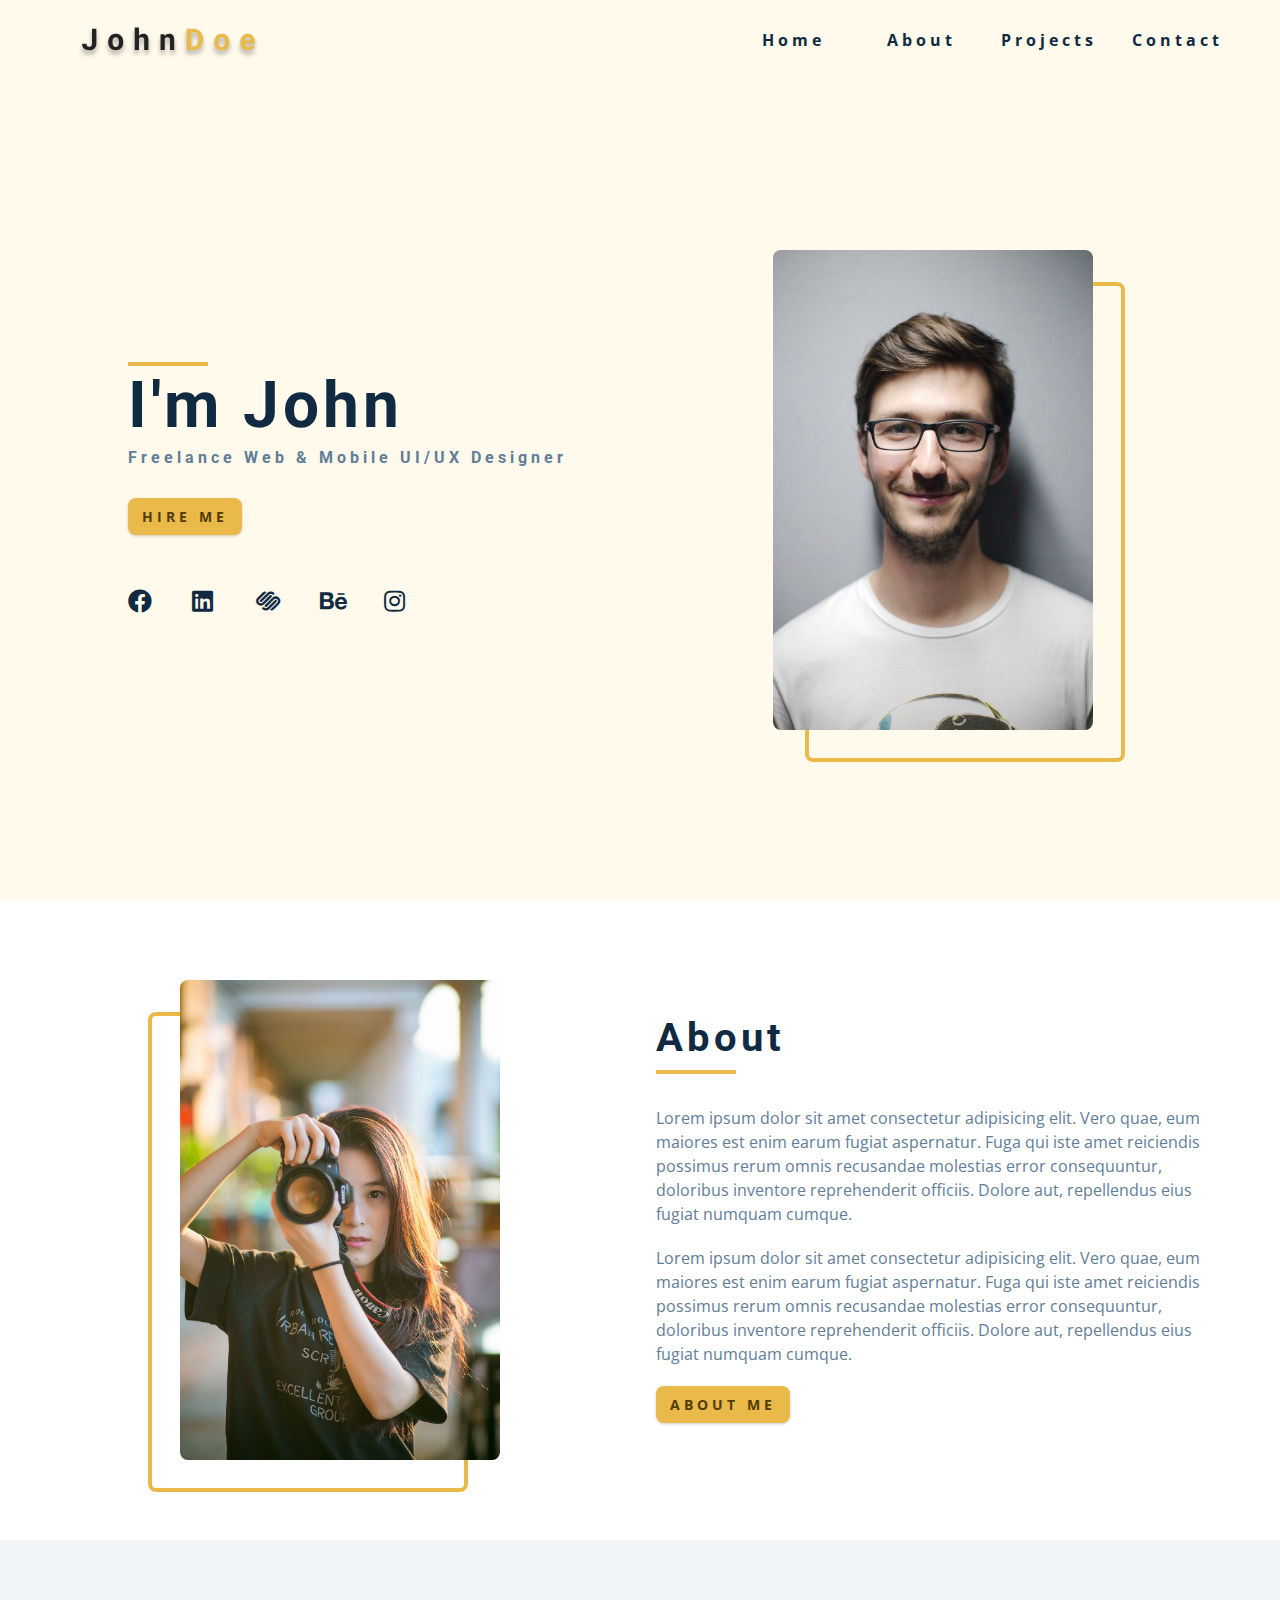
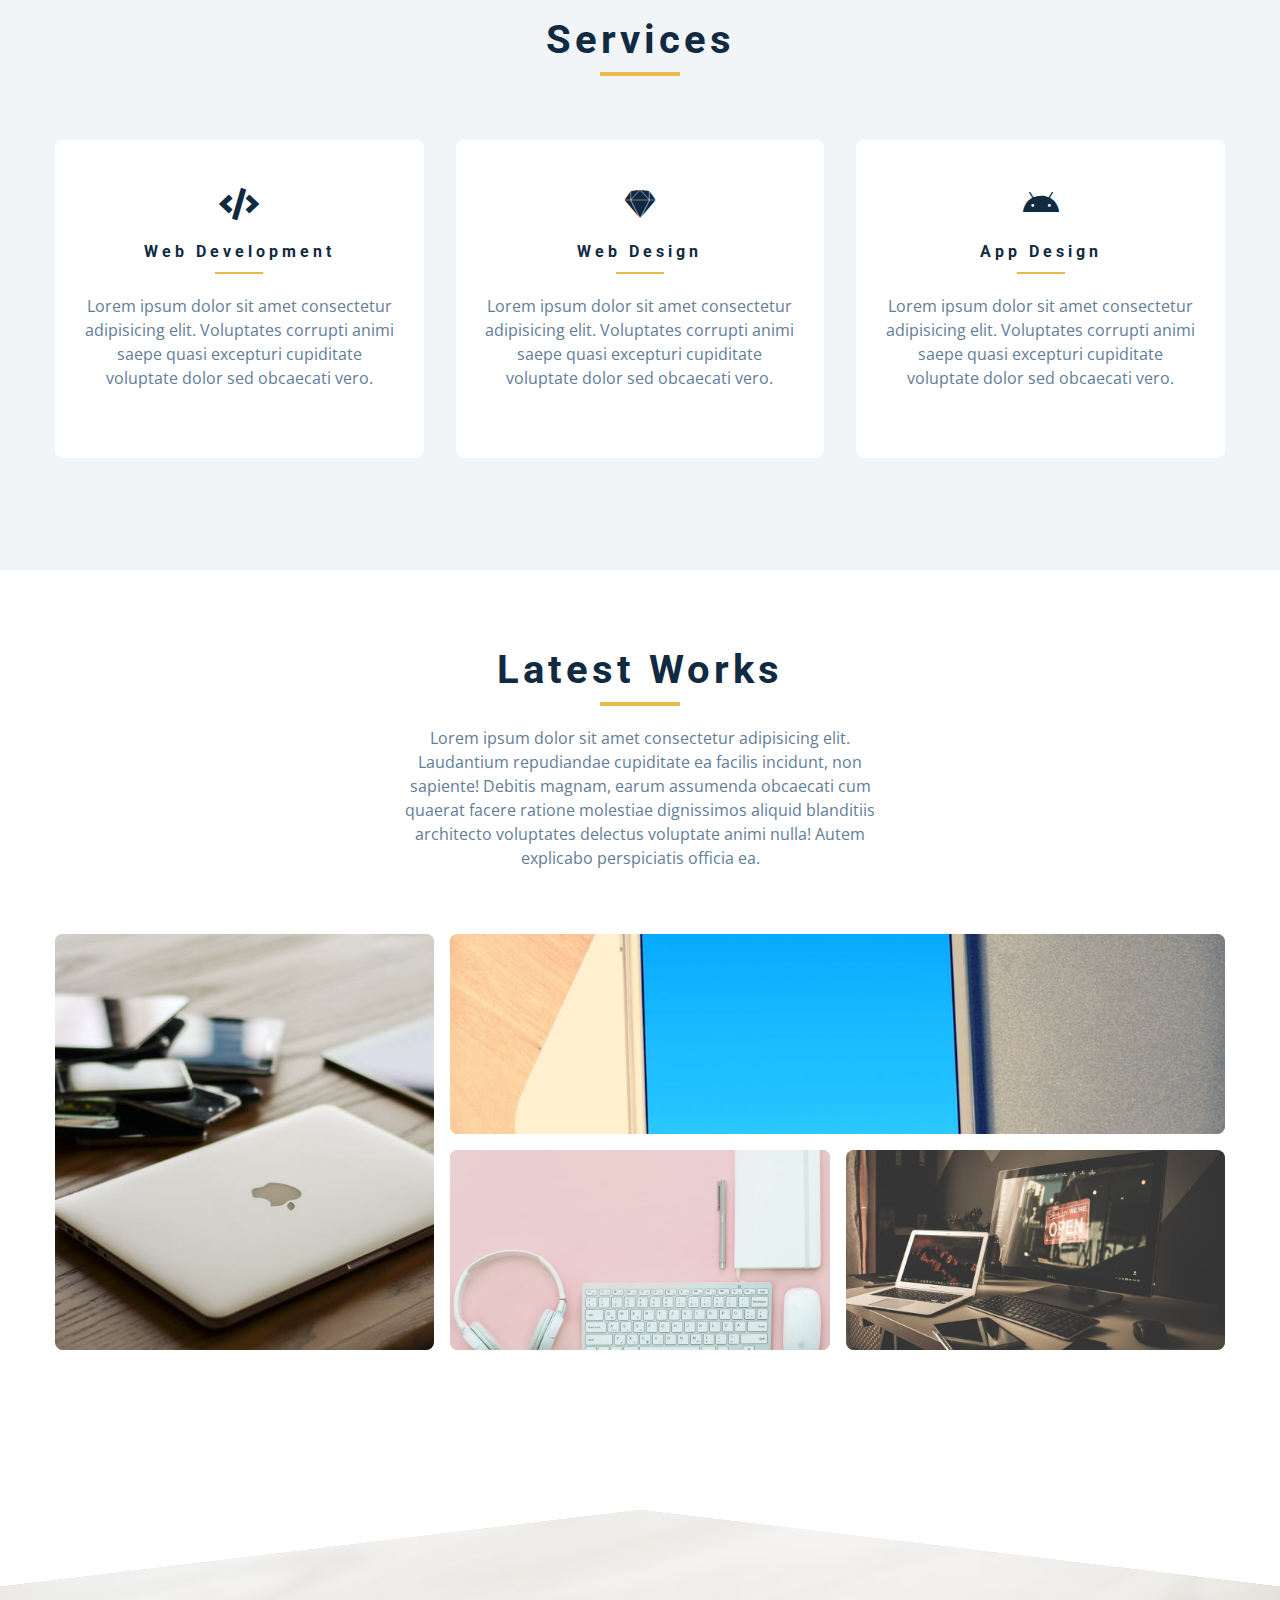
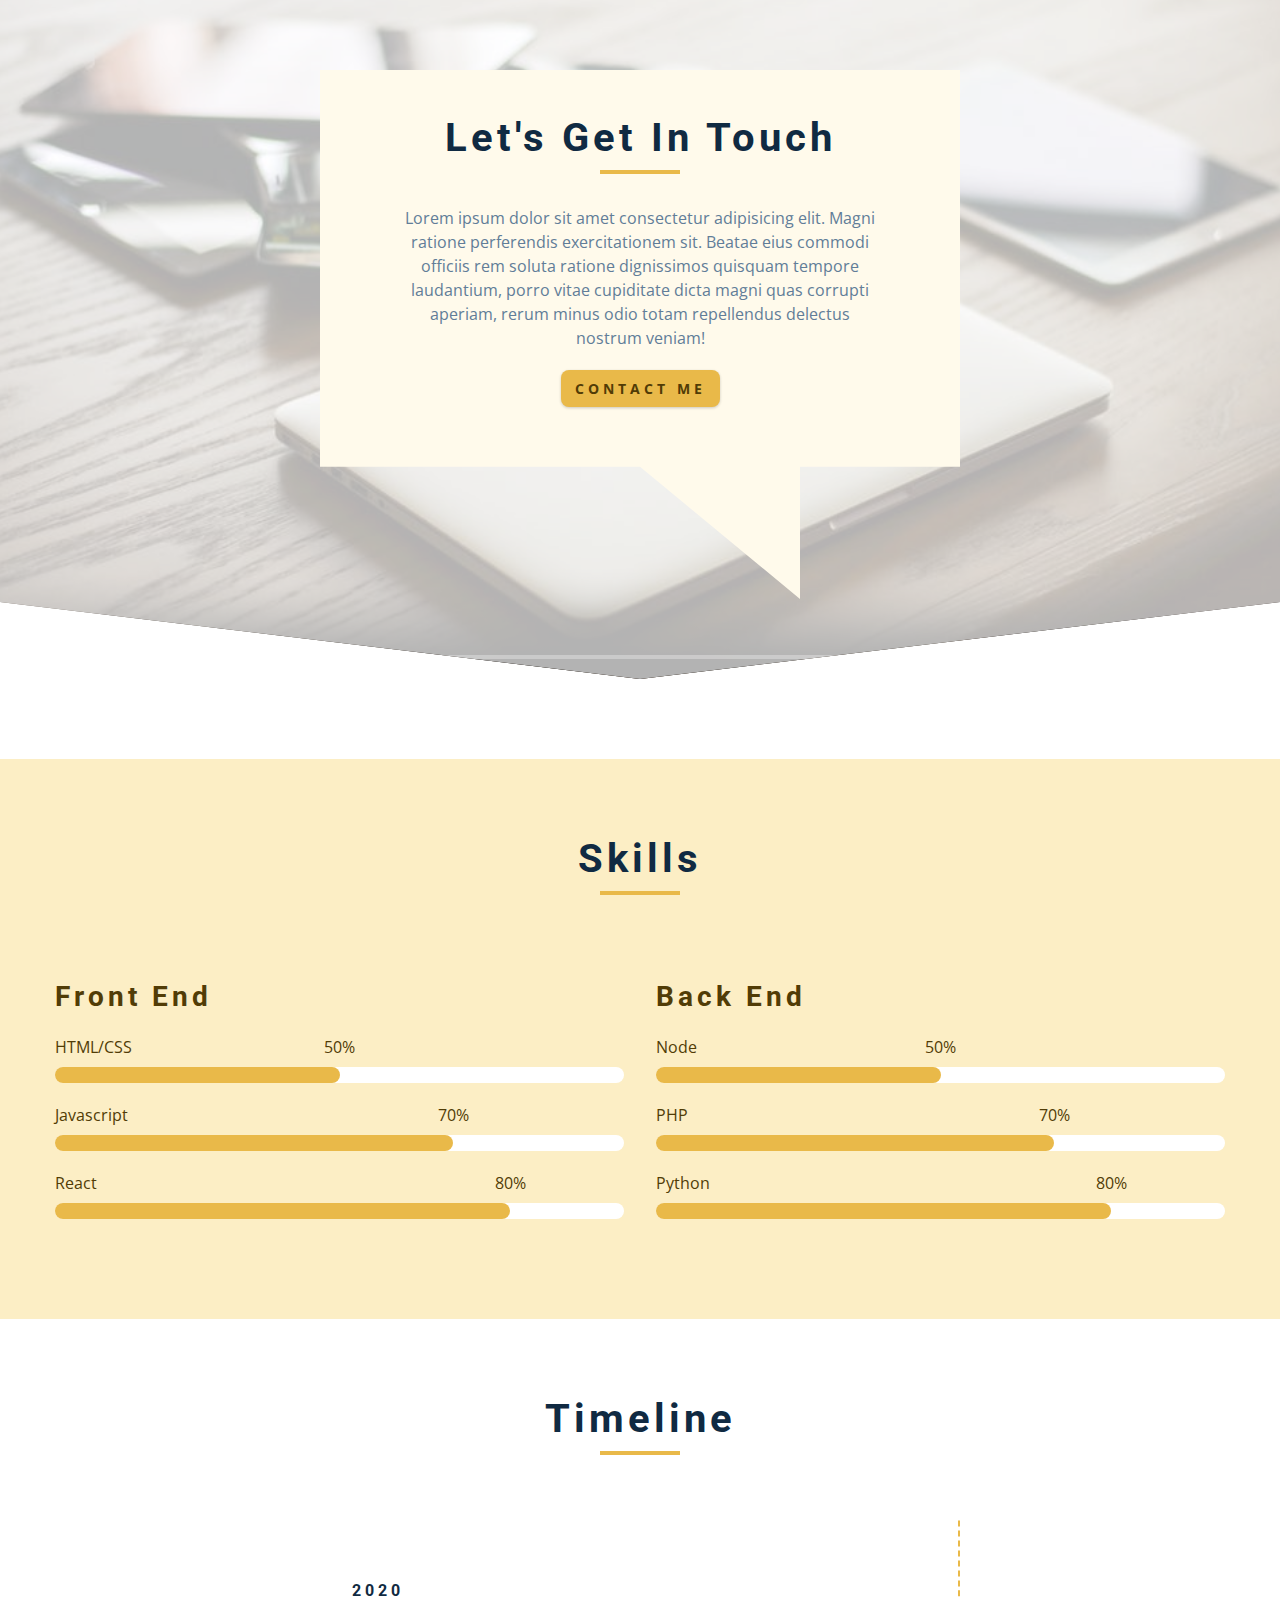
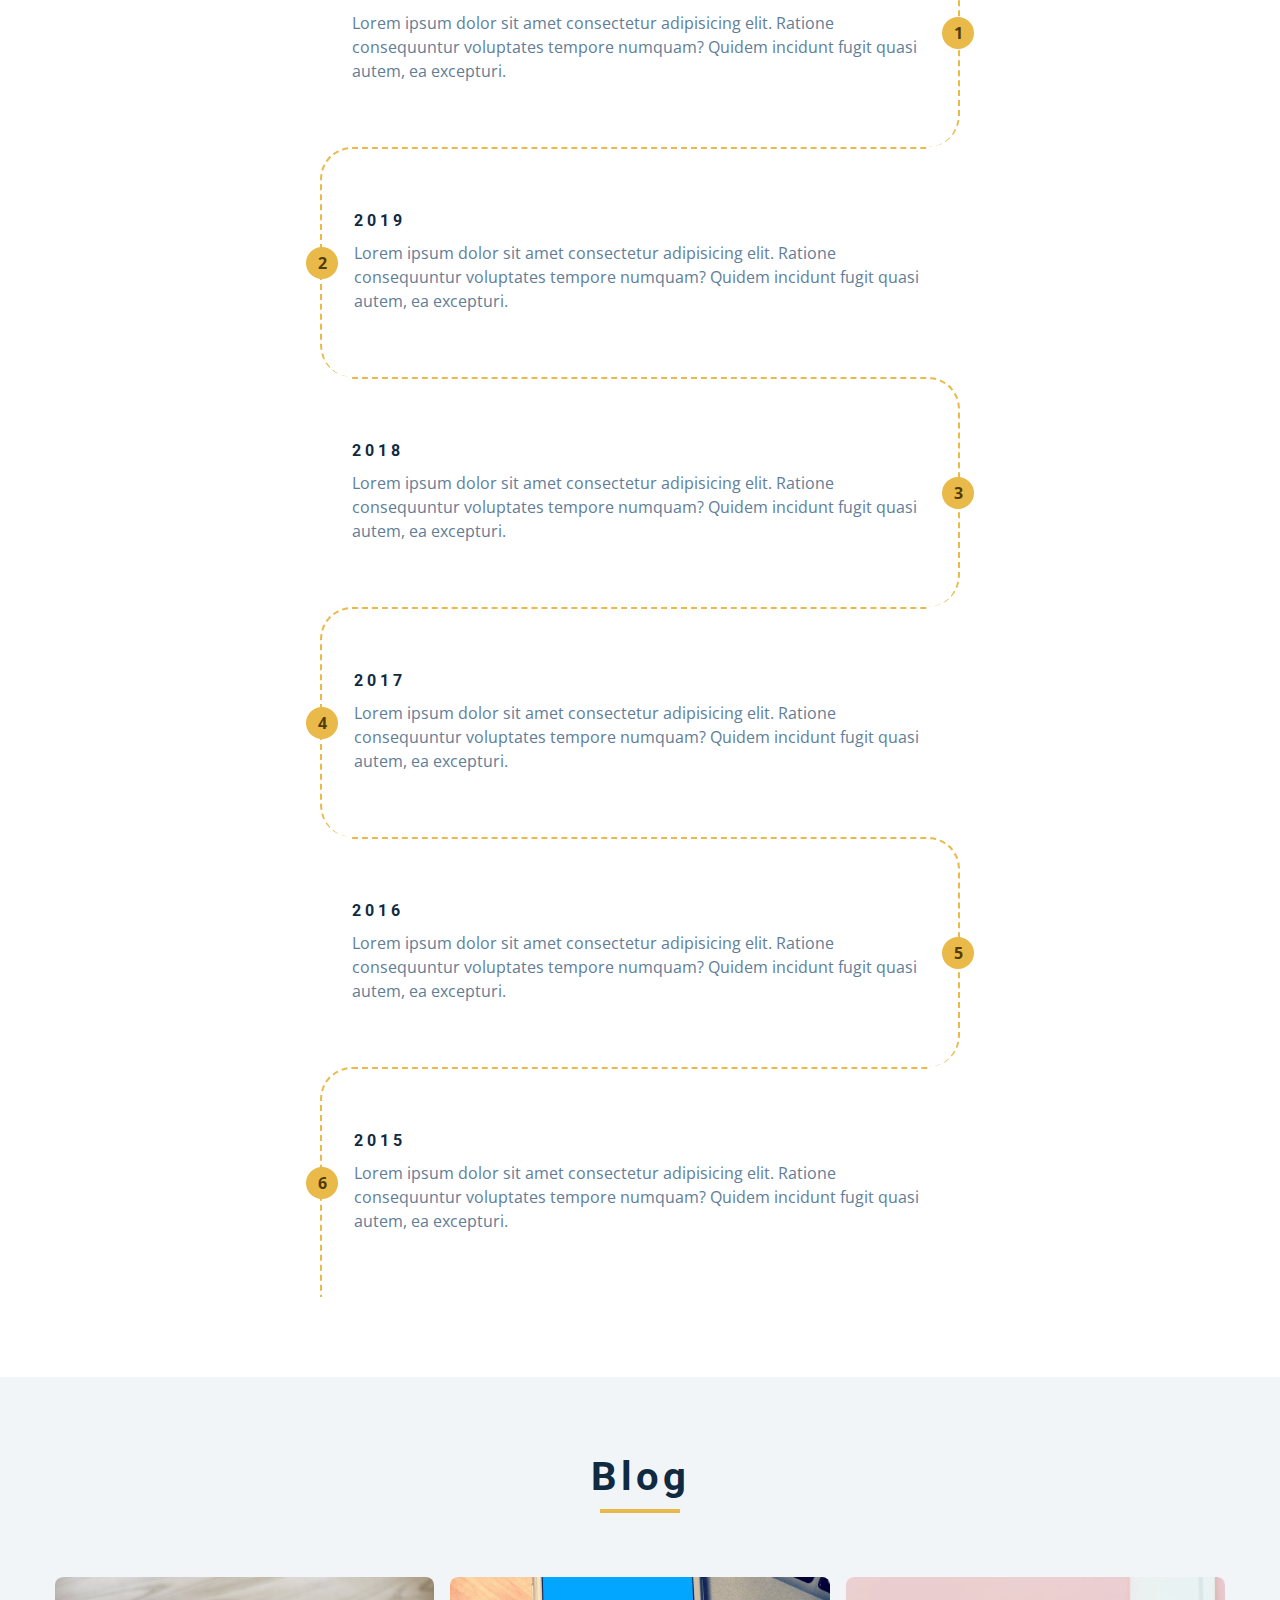
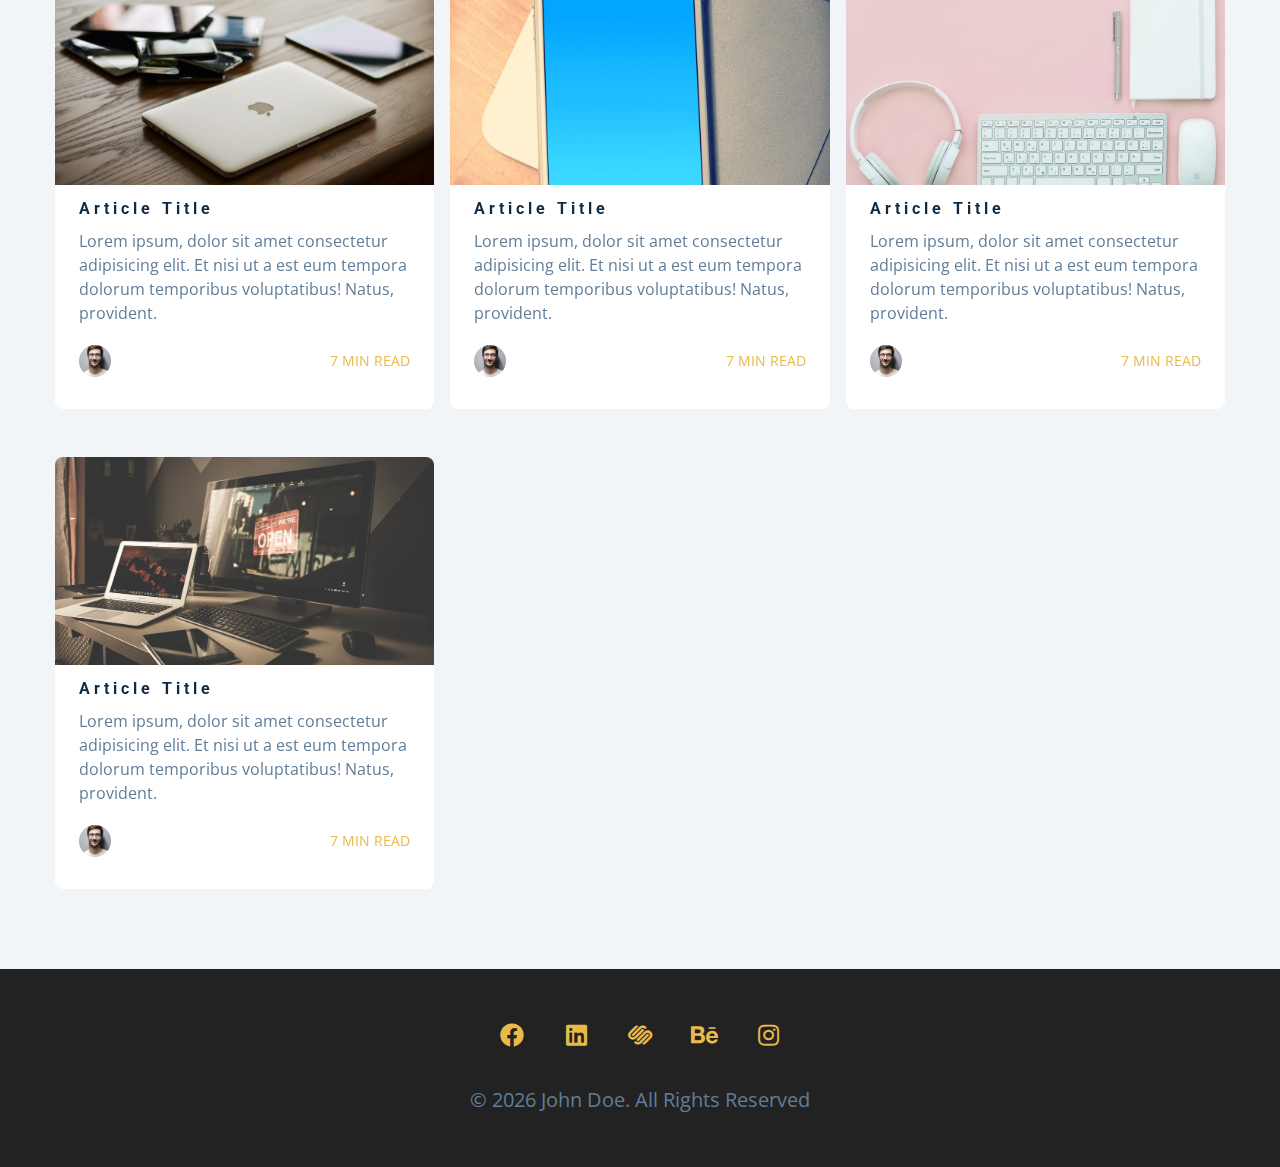
==== index.html @ 61f19489 "first commit of the project" ====
<!DOCTYPE html>
<html lang="en">
  <head>
    <meta charset="UTF-8" />
    <meta name="viewport" content="width=device-width, initial-scale=1.0" />
    <title>John Doe || Home</title>
    <!-- font-awesome -->
    <link
      rel="stylesheet"
      href="./fontawesome-free-5.12.1-web/css/all.min.css"
    />
    <!-- css -->
    <link rel="stylesheet" href="./css/styles.css" />
  </head>
  <body>
    <!-- navbar -->
    <nav class="nav" id="nav">
      <div class="nav-center">
        <!-- nav header -->
        <div class="nav-header">
          <img src="./images/logo.svg" class="nav-logo" alt="nav logo" />
          <button class="nav-btn" id="nav-btn">
            <i class="fas fa-bars"></i>
          </button>
        </div>
        <!-- nav-links -->
        <ul class="nav-links">
          <li>
            <a href="index.html">home</a>
          </li>
          <li>
            <a href="about.html">about</a>
          </li>
          <li>
            <a href="projects.html">projects</a>
          </li>
          <li>
            <a href="contact.html">contact</a>
          </li>
        </ul>
      </div>
    </nav>
    <!-- end of navbar -->
    <!-- sidebar -->
    <aside class="sidebar" id="sidebar">
      <div>
        <button class="close-btn" id="close-btn">
          <i class="fas fa-times"></i>
        </button>
        <!-- nav-links -->
        <ul class="sidebar-links">
          <li>
            <a href="index.html">home</a>
          </li>
          <li>
            <a href="about.html">about</a>
          </li>
          <li>
            <a href="projects.html">projects</a>
          </li>
          <li>
            <a href="contact.html">contact</a>
          </li>
        </ul>
        <!-- social icons -->
        <ul class="social-icons">
          <li>
            <a href="https://www.twitter.com" class="social-icon">
              <i class="fab fa-facebook"></i>
            </a>
          </li>
          <li>
            <a href="https://www.twitter.com" class="social-icon">
              <i class="fab fa-linkedin"></i>
            </a>
          </li>
          <li>
            <a href="https://www.twitter.com" class="social-icon">
              <i class="fab fa-squarespace"></i>
            </a>
          </li>
          <li>
            <a href="https://www.twitter.com" class="social-icon">
              <i class="fab fa-behance"></i>
            </a>
          </li>
          <li>
            <a href="https://www.twitter.com" class="social-icon">
              <i class="fab fa-instagram"></i>
            </a>
          </li>
        </ul>
      </div>
    </aside>
    <!-- end of sidebar -->
    <!-- header -->
    <header class="hero">
      <div class="section-center hero-center">
        <article class="hero-info">
          <div class="underline"></div>
          <h1>i'm john</h1>
          <h4>freelance web & mobile UI/UX Designer</h4>
          <a href="contact.html" class="btn hero-btn">hire me</a>
          <!-- social icons -->
          <ul class="social-icons hero-icons">
            <li>
              <a href="https://www.twitter.com" class="social-icon">
                <i class="fab fa-facebook"></i>
              </a>
            </li>
            <li>
              <a href="https://www.twitter.com" class="social-icon">
                <i class="fab fa-linkedin"></i>
              </a>
            </li>
            <li>
              <a href="https://www.twitter.com" class="social-icon">
                <i class="fab fa-squarespace"></i>
              </a>
            </li>
            <li>
              <a href="https://www.twitter.com" class="social-icon">
                <i class="fab fa-behance"></i>
              </a>
            </li>
            <li>
              <a href="https://www.twitter.com" class="social-icon">
                <i class="fab fa-instagram"></i>
              </a>
            </li>
          </ul>
        </article>
        <article class="hero-img">
          <img src="./images/hero-img.jpeg" class="hero-photo" alt="john doe" />
        </article>
      </div>
    </header>
    <!-- end of header -->
    <!-- about -->
    <section class="section about">
      <div class="section-center about-center">
        <!-- about img -->
        <article class="about-img">
          <img
            src="./images/about-img.jpeg"
            class="hero-photo"
            alt="about img"
          />
        </article>
        <!-- about info -->
        <article class="about-info">
          <!-- section title -->
          <div class="section-title about-title">
            <h2>about</h2>
            <div class="underline"></div>
          </div>
          <!--end of section title -->
          <p>
            Lorem ipsum dolor sit amet consectetur adipisicing elit. Vero quae,
            eum maiores est enim earum fugiat aspernatur. Fuga qui iste amet
            reiciendis possimus rerum omnis recusandae molestias error
            consequuntur, doloribus inventore reprehenderit officiis. Dolore
            aut, repellendus eius fugiat numquam cumque.
          </p>
          <p>
            Lorem ipsum dolor sit amet consectetur adipisicing elit. Vero quae,
            eum maiores est enim earum fugiat aspernatur. Fuga qui iste amet
            reiciendis possimus rerum omnis recusandae molestias error
            consequuntur, doloribus inventore reprehenderit officiis. Dolore
            aut, repellendus eius fugiat numquam cumque.
          </p>
          <a href="about.html" class="btn">about me</a>
        </article>
      </div>
    </section>
    <!-- end of about -->
    <!-- services -->
    <section class="section bg-grey">
      <!-- section title -->
      <div class="section-title">
        <h2>services</h2>
        <div class="underline"></div>
      </div>
      <!--end of section title -->
      <div class="services-center section-center">
        <!-- single service -->
        <article class="service">
          <i class="fas fa-code service-icon"></i>
          <h4>web development</h4>
          <div class="underline"></div>
          <p>
            Lorem ipsum dolor sit amet consectetur adipisicing elit. Voluptates
            corrupti animi saepe quasi excepturi cupiditate voluptate dolor sed
            obcaecati vero.
          </p>
        </article>
        <!-- end of single service -->
        <!-- single service -->
        <article class="service">
          <i class="fab fa-sketch service-icon"></i>
          <h4>web design</h4>
          <div class="underline"></div>
          <p>
            Lorem ipsum dolor sit amet consectetur adipisicing elit. Voluptates
            corrupti animi saepe quasi excepturi cupiditate voluptate dolor sed
            obcaecati vero.
          </p>
        </article>
        <!-- end of single service -->
        <!-- single service -->
        <article class="service">
          <i class="fab fa-android service-icon"></i>
          <h4>app design</h4>
          <div class="underline"></div>
          <p>
            Lorem ipsum dolor sit amet consectetur adipisicing elit. Voluptates
            corrupti animi saepe quasi excepturi cupiditate voluptate dolor sed
            obcaecati vero.
          </p>
        </article>
        <!-- end of single service -->
      </div>
    </section>
    <!-- end of services -->
    <!-- projects -->
    <section class="section projects">
      <!-- section title -->
      <div class="section-title">
        <h2>latest works</h2>
        <div class="underline"></div>
        <p class="projects-text">
          Lorem ipsum dolor sit amet consectetur adipisicing elit. Laudantium
          repudiandae cupiditate ea facilis incidunt, non sapiente! Debitis
          magnam, earum assumenda obcaecati cum quaerat facere ratione molestiae
          dignissimos aliquid blanditiis architecto voluptates delectus
          voluptate animi nulla! Autem explicabo perspiciatis officia ea.
        </p>
      </div>
      <!--end of section title -->
      <div class="section-center projects-center">
        <!-- single project -->
        <a href="projects.html" class="project-1">
          <article class="project">
            <img
              src="./images/project-1.jpeg"
              alt="single project"
              class="project-img"
            />
            <div class="project-info">
              <h4>project title</h4>
              <p>client name</p>
            </div>
          </article>
        </a>
        <!-- end of single project -->
        <!-- single project -->
        <a href="projects.html" class="project-2">
          <article class="project">
            <img
              src="./images/project-2.jpeg"
              alt="single project"
              class="project-img"
            />
            <div class="project-info">
              <h4>project title</h4>
              <p>client name</p>
            </div>
          </article>
        </a>
        <!-- end of single project --><!-- single project -->
        <a href="projects.html" class="project-3">
          <article class="project">
            <img
              src="./images/project-3.jpeg"
              alt="single project"
              class="project-img"
            />
            <div class="project-info">
              <h4>project title</h4>
              <p>client name</p>
            </div>
          </article>
        </a>
        <!-- end of single project --><!-- single project -->
        <a href="projects.html" class="project-4">
          <article class="project">
            <img
              src="./images/project-4.jpeg"
              alt="single project"
              class="project-img"
            />
            <div class="project-info">
              <h4>project title</h4>
              <p>client name</p>
            </div>
          </article>
        </a>
        <!-- end of single project -->
      </div>
    </section>
    <!-- end of projects -->
    <!-- connect -->
    <section class="connect">
      <video
        controls
        autoplay
        muted
        loop
        class="video-container"
        poster="./images/project-1.jpeg"
      >
        <source src="./videos/connect.mp4" type="video/mp4" />
        Sorry, your browser does not support embedded videos
      </video>
      <div class="video-banner">
        <!-- section title -->
        <div class="section-title">
          <h2>let's get in touch</h2>
          <div class="underline"></div>
        </div>
        <!--end of section title -->
        <p class="video-text">
          Lorem ipsum dolor sit amet consectetur adipisicing elit. Magni ratione
          perferendis exercitationem sit. Beatae eius commodi officiis rem
          soluta ratione dignissimos quisquam tempore laudantium, porro vitae
          cupiditate dicta magni quas corrupti aperiam, rerum minus odio totam
          repellendus delectus nostrum veniam!
        </p>
        <a href="contact.html" class="btn">contact me</a>
      </div>
    </section>
    <!-- end of connect -->
    <!-- skills -->
    <section class="section skills">
      <!-- section title -->
      <div class="section-title">
        <h2>skills</h2>
        <div class="underline"></div>
      </div>
      <!--end of section title -->
      <div class="section-center skills-center">
        <article>
          <h3>front end</h3>
          <!-- single skill -->
          <div class="skill">
            <p>HTML/CSS</p>
            <div class="skill-container">
              <div class="skill-value"></div>
              <p class="skill-text">
                50%
              </p>
            </div>
          </div>
          <!--end of  single skill -->
          <!-- single skill -->
          <div class="skill">
            <p>Javascript</p>
            <div class="skill-container">
              <div class="skill-value value-70"></div>
              <p class="skill-text skill-text-70">
                70%
              </p>
            </div>
          </div>
          <!--end of  single skill -->
          <!-- single skill -->
          <div class="skill">
            <p>React</p>
            <div class="skill-container">
              <div class="skill-value value-80"></div>
              <p class="skill-text skill-text-80">
                80%
              </p>
            </div>
          </div>
          <!--end of  single skill -->
        </article>
        <article>
          <h3>back end</h3>
          <!-- single skill -->
          <div class="skill">
            <p>Node</p>
            <div class="skill-container">
              <div class="skill-value"></div>
              <p class="skill-text">
                50%
              </p>
            </div>
          </div>
          <!--end of  single skill -->
          <!-- single skill -->
          <div class="skill">
            <p>PHP</p>
            <div class="skill-container">
              <div class="skill-value value-70"></div>
              <p class="skill-text skill-text-70">
                70%
              </p>
            </div>
          </div>
          <!--end of  single skill -->
          <!-- single skill -->
          <div class="skill">
            <p>Python</p>
            <div class="skill-container">
              <div class="skill-value value-80"></div>
              <p class="skill-text skill-text-80">
                80%
              </p>
            </div>
          </div>
          <!--end of  single skill -->
        </article>
      </div>
    </section>
    <!-- end of skills -->
    <!-- timeline -->
    <section class="section timeline">
      <!-- section title -->
      <div class="section-title">
        <h2>timeline</h2>
        <div class="underline"></div>
      </div>
      <!--end of section title -->
      <div class="section-center timeline-center">
        <!-- single timeline item -->
        <article class="timeline-item">
          <h4>2020</h4>
          <p>
            Lorem ipsum dolor sit amet consectetur adipisicing elit. Ratione
            consequuntur voluptates tempore numquam? Quidem incidunt fugit quasi
            autem, ea excepturi.
          </p>
          <span class="number">
            1
          </span>
        </article>
        <!-- end of  single timeline item -->
        <!-- single timeline item -->
        <article class="timeline-item">
          <h4>2019</h4>
          <p>
            Lorem ipsum dolor sit amet consectetur adipisicing elit. Ratione
            consequuntur voluptates tempore numquam? Quidem incidunt fugit quasi
            autem, ea excepturi.
          </p>
          <span class="number">
            2
          </span>
        </article>
        <!-- end of  single timeline item -->
        <!-- single timeline item -->
        <article class="timeline-item">
          <h4>2018</h4>
          <p>
            Lorem ipsum dolor sit amet consectetur adipisicing elit. Ratione
            consequuntur voluptates tempore numquam? Quidem incidunt fugit quasi
            autem, ea excepturi.
          </p>
          <span class="number">
            3
          </span>
        </article>
        <!-- end of  single timeline item -->
        <!-- single timeline item -->
        <article class="timeline-item">
          <h4>2017</h4>
          <p>
            Lorem ipsum dolor sit amet consectetur adipisicing elit. Ratione
            consequuntur voluptates tempore numquam? Quidem incidunt fugit quasi
            autem, ea excepturi.
          </p>
          <span class="number">
            4
          </span>
        </article>
        <!-- end of  single timeline item -->
        <!-- single timeline item -->
        <article class="timeline-item">
          <h4>2016</h4>
          <p>
            Lorem ipsum dolor sit amet consectetur adipisicing elit. Ratione
            consequuntur voluptates tempore numquam? Quidem incidunt fugit quasi
            autem, ea excepturi.
          </p>
          <span class="number">
            5
          </span>
        </article>
        <!-- end of  single timeline item -->
        <!-- single timeline item -->
        <article class="timeline-item">
          <h4>2015</h4>
          <p>
            Lorem ipsum dolor sit amet consectetur adipisicing elit. Ratione
            consequuntur voluptates tempore numquam? Quidem incidunt fugit quasi
            autem, ea excepturi.
          </p>
          <span class="number">
            6
          </span>
        </article>
        <!-- end of  single timeline item -->
      </div>
    </section>
    <!--end of  timeline -->
    <!-- blog -->
    <section class="section blog">
      <!-- section title -->
      <div class="section-title">
        <h2>blog</h2>
        <div class="underline"></div>
      </div>
      <!--end of section title -->
      <div class="section-center blog-center">
        <!-- single article -->
        <div class="card">
          <!-- front of the card -->
          <div class="card-side card-front">
            <img src="./images/project-1.jpeg" alt="" />
            <div class="card-info">
              <h4>article title</h4>
              <p>
                Lorem ipsum, dolor sit amet consectetur adipisicing elit. Et
                nisi ut a est eum tempora dolorum temporibus voluptatibus!
                Natus, provident.
              </p>
              <div class="card-footer">
                <img src="./images/hero-img-small.jpeg" alt="author image" />
                <p>7 min read</p>
              </div>
            </div>
          </div>
          <!-- card back  -->
          <div class="card-side card-back">
            <button class="btn">read more</button>
          </div>
        </div>
        <!-- end of single article -->
        <!-- single article -->
        <div class="card">
          <!-- front of the card -->
          <div class="card-side card-front">
            <img src="./images/project-2.jpeg" alt="" />
            <div class="card-info">
              <h4>article title</h4>
              <p>
                Lorem ipsum, dolor sit amet consectetur adipisicing elit. Et
                nisi ut a est eum tempora dolorum temporibus voluptatibus!
                Natus, provident.
              </p>
              <div class="card-footer">
                <img src="./images/hero-img-small.jpeg" alt="author image" />
                <p>7 min read</p>
              </div>
            </div>
          </div>
          <!-- card back  -->
          <div class="card-side card-back">
            <button class="btn">read more</button>
          </div>
        </div>
        <!-- end of single article -->
        <!-- single article -->
        <div class="card">
          <!-- front of the card -->
          <div class="card-side card-front">
            <img src="./images/project-3.jpeg" alt="" />
            <div class="card-info">
              <h4>article title</h4>
              <p>
                Lorem ipsum, dolor sit amet consectetur adipisicing elit. Et
                nisi ut a est eum tempora dolorum temporibus voluptatibus!
                Natus, provident.
              </p>
              <div class="card-footer">
                <img src="./images/hero-img-small.jpeg" alt="author image" />
                <p>7 min read</p>
              </div>
            </div>
          </div>
          <!-- card back  -->
          <div class="card-side card-back">
            <button class="btn">read more</button>
          </div>
        </div>
        <!-- end of single article -->
        <!-- single article -->
        <div class="card">
          <!-- front of the card -->
          <div class="card-side card-front">
            <img src="./images/project-4.jpeg" alt="" />
            <div class="card-info">
              <h4>article title</h4>
              <p>
                Lorem ipsum, dolor sit amet consectetur adipisicing elit. Et
                nisi ut a est eum tempora dolorum temporibus voluptatibus!
                Natus, provident.
              </p>
              <div class="card-footer">
                <img src="./images/hero-img-small.jpeg" alt="author image" />
                <p>7 min read</p>
              </div>
            </div>
          </div>
          <!-- card back  -->
          <div class="card-side card-back">
            <button class="btn">read more</button>
          </div>
        </div>
        <!-- end of single article -->
      </div>
    </section>
    <!--end of  blog -->
    <!-- footer -->
    <footer class="footer">
      <!-- social icons -->
      <ul class="social-icons">
        <li>
          <a href="https://www.twitter.com" class="social-icon">
            <i class="fab fa-facebook"></i>
          </a>
        </li>
        <li>
          <a href="https://www.twitter.com" class="social-icon">
            <i class="fab fa-linkedin"></i>
          </a>
        </li>
        <li>
          <a href="https://www.twitter.com" class="social-icon">
            <i class="fab fa-squarespace"></i>
          </a>
        </li>
        <li>
          <a href="https://www.twitter.com" class="social-icon">
            <i class="fab fa-behance"></i>
          </a>
        </li>
        <li>
          <a href="https://www.twitter.com" class="social-icon">
            <i class="fab fa-instagram"></i>
          </a>
        </li>
      </ul>

      <p>&copy; <span id="date"></span> john doe. all rights reserved</p>
    </footer>
    <script src="./js/app.js"></script>
  </body>
</html>
---- css/styles.css ----
/*
=============== 
Fonts
===============
*/
@import url("https://fonts.googleapis.com/css?family=Open+Sans|Roboto:400,700&display=swap");

/*
=============== 
Variables
===============
*/

:root {
  /* dark shades of primary color*/
  --clr-primary-1: hsl(43, 86%, 17%);
  --clr-primary-2: hsl(43, 77%, 27%);
  --clr-primary-3: hsl(43, 72%, 37%);
  --clr-primary-4: hsl(42, 63%, 48%);
  /* primary/main color */
  --clr-primary-5: hsl(42, 78%, 60%);
  /* lighter shades of primary color */
  --clr-primary-6: hsl(43, 89%, 70%);
  --clr-primary-7: hsl(43, 90%, 76%);
  --clr-primary-8: hsl(45, 86%, 81%);
  --clr-primary-9: hsl(45, 90%, 88%);
  --clr-primary-10: hsl(45, 100%, 96%);
  /* darkest grey - used for headings */
  --clr-grey-1: hsl(209, 61%, 16%);
  --clr-grey-2: hsl(211, 39%, 23%);
  --clr-grey-3: hsl(209, 34%, 30%);
  --clr-grey-4: hsl(209, 28%, 39%);
  /* grey used for paragraphs */
  --clr-grey-5: hsl(210, 22%, 49%);
  --clr-grey-6: hsl(209, 23%, 60%);
  --clr-grey-7: hsl(211, 27%, 70%);
  --clr-grey-8: hsl(210, 31%, 80%);
  --clr-grey-9: hsl(212, 33%, 89%);
  --clr-grey-10: hsl(210, 36%, 96%);
  --clr-white: #fff;
  --ff-primary: "Roboto", sans-serif;
  --ff-secondary: "Open Sans", sans-serif;
  --transition: all 0.3s linear;
  --spacing: 0.25rem;
  --radius: 0.5rem;
  --light-shadow: 0 5px 15px rgba(0, 0, 0, 0.1);
  --dark-shadow: 0 5px 15px rgba(0, 0, 0, 0.2);
  --max-width: 1170px;
}
/*
=============== 
Global Styles
===============
*/

*,
::after,
::before {
  margin: 0;
  padding: 0;
  box-sizing: border-box;
}
body {
  font-family: var(--ff-secondary);
  background: var(--clr-white);
  color: var(--clr-grey-1);
  line-height: 1.5;
  font-size: 0.875rem;
}
ul {
  list-style-type: none;
}
a {
  text-decoration: none;
}
img:not(.nav-logo) {
  width: 100%;
  display: block;
}

h1,
h2,
h3,
h4 {
  letter-spacing: var(--spacing);
  text-transform: capitalize;
  line-height: 1.25;
  margin-bottom: 0.75rem;
  font-family: var(--ff-primary);
}
h1 {
  font-size: 3rem;
}
h2 {
  font-size: 2rem;
}
h3 {
  font-size: 1.25rem;
}
h4 {
  font-size: 0.875rem;
}
p {
  margin-bottom: 1.25rem;
  color: var(--clr-grey-5);
}
@media screen and (min-width: 800px) {
  h1 {
    font-size: 4rem;
  }
  h2 {
    font-size: 2.5rem;
  }
  h3 {
    font-size: 1.75rem;
  }
  h4 {
    font-size: 1rem;
  }
  body {
    font-size: 1rem;
  }
  h1,
  h2,
  h3,
  h4 {
    line-height: 1;
  }
}
/*  global classes */

.btn {
  text-transform: uppercase;
  background: var(--clr-primary-5);
  color: var(--clr-primary-1);
  padding: 0.375rem 0.75rem;
  letter-spacing: var(--spacing);
  display: inline-block;
  font-weight: 700;
  -webkit-transition: var(--transition);
  transition: var(--transition);
  font-size: 0.875rem;
  border: 2px solid transparent;
  cursor: pointer;
  box-shadow: 0 1px 3px rgba(0, 0, 0, 0.2);
  border-radius: var(--radius);
}
.btn:hover {
  color: var(--clr-primary-1);
  background: var(--clr-primary-7);
}
/* section */
.section {
  padding: 5rem 0;
}

.section-center {
  width: 90vw;
  margin: 0 auto;
  max-width: 1170px;
}
@media screen and (min-width: 992px) {
  .section-center {
    width: 95vw;
  }
}
/* added during recording */
.underline {
  width: 5rem;
  height: 0.25rem;
  margin-bottom: 1.25rem;
  background: var(--clr-primary-5);
  margin-left: auto;
  margin-right: auto;
}
.section-title {
  margin-bottom: 4rem;
  text-align: center;
}
.bg-grey {
  background: var(--clr-grey-10);
}
/*
=============== 
Navbar
===============
*/
.nav-links {
  display: none;
}
.nav {
  height: 5rem;
  padding: 1rem;
  display: grid;
  -webkit-box-align: center;
  align-items: center;
  -webkit-transition: var(--transition);
  transition: var(--transition);
}
.nav-center {
  width: 100%;
  max-width: 1170px;
  margin: 0 auto;
}
.nav-header {
  display: grid;
  grid-template-columns: auto 1fr;
  -webkit-box-align: center;
  align-items: center;
}
.nav-btn {
  background: transparent;
  border-color: transparent;
  color: var(--clr-primary-5);
  font-size: 2rem;
  cursor: pointer;
  justify-self: end;
}
@media screen and (min-width: 768px) {
  .nav {
    background: var(--clr-primary-10);
  }
  .nav-btn {
    display: none;
  }
  .nav-links {
    display: grid;
    grid-template-columns: repeat(4, 1fr);
    justify-items: center;
    -webkit-column-gap: 2rem;
    -moz-column-gap: 2rem;
    column-gap: 2rem;
    justify-self: end;
  }
  .nav-links a {
    text-transform: capitalize;
    color: var(--clr-grey-1);
    font-weight: bold;
    letter-spacing: var(--spacing);
    -webkit-transition: var(--transition);
    transition: var(--transition);
  }
  .nav-links a:hover {
    color: var(--clr-primary-5);
  }
  .nav-center {
    display: grid;
    grid-template-columns: auto 1fr;
    -webkit-box-align: center;
    align-items: center;
  }
}
/* fixed navbar */
.navbar-fixed {
  position: fixed;
  top: 0;
  left: 0;
  width: 100%;
  background: var(--clr-white);
  z-index: 2;
  box-shadow: var(--light-shadow);
}
/*
=============== 
Sidebar
===============
*/
.sidebar {
  position: fixed;
  top: 0;
  left: 0;
  width: 100%;
  height: 100%;
  background: var(--clr-grey-10);
  z-index: 4;
  display: grid;
  /* align-items: center;
  justify-content: center; */
  place-items: center;
  -webkit-transition: var(--transition);
  transition: var(--transition);
  /* add later */
  -webkit-transform: translateX(-100%);
  transform: translateX(-100%);
}
/* toggle sidebar */
.show-sidebar {
  -webkit-transform: translateX(0);
  transform: translateX(0);
}
.sidebar-links {
  text-align: center;
}
.sidebar-links a {
  font-size: 2rem;
  text-transform: capitalize;
  -webkit-transition: var(--transition);
  transition: var(--transition);
  color: var(--clr-grey-5);
  letter-spacing: var(--spacing);
  display: inline-block;
  margin-bottom: 1.5rem;
}
.sidebar-links a:hover {
  color: var(--clr-primary-5);
}
.social-icons {
  display: grid;
  margin-top: 3rem;
  width: 20rem;
  grid-template-columns: repeat(5, 1fr);
  justify-items: center;
}
.social-icon {
  font-size: 1.5rem;
  color: var(--clr-grey-1);
  -webkit-transition: var(--transition);
  transition: var(--transition);
}
.social-icon:hover {
  color: var(--clr-primary-5);
}
.close-btn {
  position: absolute;
  top: 1rem;
  right: 1rem;
  font-size: 3rem;
  background: transparent;
  border: transparent;
  -webkit-transition: var(--transition);
  transition: var(--transition);
  color: #bb2525;
  cursor: pointer;
}
.close-btn:hover {
  color: #e66b6b;
}
/*
=============== 
Hero
===============
*/
/* underline added to globals */
.hero .underline {
  margin-bottom: 0.5rem;
  margin-left: 0;
}
.hero-img {
  display: none;
}
.hero {
  background: var(--clr-primary-10);
}
.hero-center {
  min-height: calc(100vh - 5rem);
  display: grid;
  place-items: center;
}
.hero-info h4 {
  color: var(--clr-grey-5);
}
.hero-icons {
  justify-items: start;
}
.hero-btn {
  margin-top: 1.25rem;
}
@media screen and (min-width: 992px) {
  .hero-img {
    display: block;
    position: relative;
  }
  .hero-center {
    grid-template-columns: 1fr 1fr;
  }

  .hero-img::before,
  .about-img::before {
    content: "";
    position: absolute;
    width: 100%;
    height: 100%;
    border: 0.25rem solid var(--clr-primary-5);
    top: 2rem;
    right: -2rem;
    border-radius: var(--radius);
  }
}
.hero-photo {
  max-width: 25rem;
  max-height: 30rem;
  -o-object-fit: cover;
  object-fit: cover;
  border-radius: var(--radius);
  position: relative;
}
/*
=============== 
About
===============
*/
/* section title added to globals */
.about-title {
  text-align: left;
  margin-bottom: 2rem;
}
.about-title .underline {
  margin-left: 0;
}
.about-center {
  display: grid;
  gap: 3rem 2rem;
}
.about-img {
  justify-self: center;
}
@media screen and (min-width: 992px) {
  .about-center {
    grid-template-columns: 1fr 1fr;
  }
  .about-img {
    position: relative;
  }
  .about-img::before {
    left: -2rem;
  }
  .about-info {
    align-self: center;
  }
}
/*
=============== 
Services
===============
*/
/* bg-grey in globals */
.service {
  background: var(--clr-white);
  padding: 3rem 1.5rem;
  margin-bottom: 2rem;
  border-radius: var(--radius);
  text-align: center;
  -webkit-transition: var(--transition);
  transition: var(--transition);
}
.service-icon {
  font-size: 2rem;
  margin-bottom: 1.5rem;
}
.service .underline {
  width: 3rem;
  height: 0.12rem;
  -webkit-transition: var(--transition);
  transition: var(--transition);
}
.service p {
  -webkit-transition: var(--transition);
  transition: var(--transition);
}
.service:hover {
  background: var(--clr-primary-5);
  color: var(--clr-white);
}
.service:hover p {
  color: var(--clr-white);
}
.service:hover .underline {
  background: var(--clr-white);
}
@media screen and (min-width: 676px) {
  .services-center {
    display: grid;
    grid-template-columns: 1fr 1fr;
    -webkit-column-gap: 2rem;
    -moz-column-gap: 2rem;
    column-gap: 2rem;
  }
}
@media screen and (min-width: 992px) {
  .services-center {
    grid-template-columns: 1fr 1fr 1fr;
  }
}
/* talk about small screen 
without grid different setup */
/*
=============== 
Projects
===============
*/
.projects-text {
  width: 85vw;
  max-width: 30rem;
  margin: 0 auto;
}
.project {
  position: relative;
  background: var(--clr-primary-5);
  border-radius: var(--radius);
  margin-bottom: 2rem;
}
.project-info {
  text-align: center;
  color: var(--clr-white);
  position: absolute;
  top: 50%;
  left: 50%;
  -webkit-transform: translate(-50%, -50%);
  transform: translate(-50%, -50%);
  -webkit-transition: var(--transition);
  transition: var(--transition);
  opacity: 0;
}
.project-info p {
  text-transform: capitalize;
  color: var(--clr-white);
}
.project:hover .project-info {
  opacity: 1;
}
.project-img {
  -webkit-transition: var(--transition);
  transition: var(--transition);
  border-radius: var(--radius);
  height: 15rem;
  -o-object-fit: cover;
  object-fit: cover;
}
.project:hover .project-img {
  opacity: 0.1;
}
.project::after {
  content: "";
  position: absolute;
  top: 0;
  left: 0;
  width: 100%;
  height: 100%;
  border: 0.25rem solid var(--clr-white);
  border-radius: var(--radius);
  -webkit-transition: var(--transition);
  transition: var(--transition);
  opacity: 0;
}
.project:hover::after {
  opacity: 1;
  -webkit-transform: scale(0.8);
  transform: scale(0.8);
}
@media screen and (min-width: 676px) {
  .projects-center {
    display: grid;
    grid-template-columns: 1fr 1fr;
    -webkit-column-gap: 2rem;
    -moz-column-gap: 2rem;
    column-gap: 2rem;
  }
}
@media screen and (min-width: 992px) {
  .projects-center {
    grid-template-columns: repeat(3, 1fr);
  }
}
@media screen and (min-width: 1170px) {
  .projects-center {
    grid-template-rows: 200px 200px;
    gap: 1rem;
    grid-template-areas:
      "a b b"
      "a c d";
  }
  .project-img {
    height: 100%;
  }
  .project {
    height: 100%;
  }
  .project-1 {
    grid-area: a;
  }
  .project-2 {
    grid-area: b;
  }
  .project-3 {
    grid-area: c;
  }
  .project-4 {
    grid-area: d;
  }
}
/*
=============== 
Connect
===============
*/
.connect {
  min-height: 40vh;
  position: relative;
  padding: 10rem 0 5rem 0;
  margin: 5rem 0;
}
.video-container {
  position: absolute;
  top: 0;
  left: 0;
  width: 100%;
  height: 100%;
  -o-object-fit: cover;
  object-fit: cover;
  z-index: -2;
}
.connect::after {
  content: "";
  position: absolute;
  top: 0;
  left: 0;
  width: 100%;
  height: 100%;
  background: var(--clr-white);
  /* background: rgba(0, 0, 0, 0.6); */
  opacity: 0.7;
  z-index: -1;
}
.connect {
  display: grid;
  place-items: center;
}
.video-banner .section-title {
  margin-bottom: 2rem;
}
.video-text {
  max-width: 30rem;
}
.video-banner {
  background: var(--clr-primary-10);
  padding: 3rem 5rem 12rem 5rem;
  text-align: center;

  -webkit-clip-path: polygon(
    0% 0%,
    100% 0%,
    100% 75%,
    75% 75%,
    75% 100%,
    50% 75%,
    0% 75%
  );
  clip-path: polygon(
    0% 0%,
    100% 0%,
    100% 75%,
    75% 75%,
    75% 100%,
    50% 75%,
    0% 75%
  );
}
.connect {
  -webkit-clip-path: polygon(
    50% 0%,
    100% 10%,
    100% 90%,
    50% 100%,
    0 90%,
    0 10%
  );
  clip-path: polygon(50% 0%, 100% 10%, 100% 90%, 50% 100%, 0 90%, 0 10%);
}
/*
=============== 
Skills
===============
*/
@media screen and (min-width: 768px) {
  .skills-center {
    display: grid;
    grid-template-columns: 1fr 1fr;
    -webkit-column-gap: 2rem;
    -moz-column-gap: 2rem;
    column-gap: 2rem;
  }
}
.skills {
  background: var(--clr-primary-9);
}
.skills h3 {
  margin: 1.5rem 0;
  color: var(--clr-primary-1);
}
.skill {
  margin-bottom: 1.25rem;
}
.skill p {
  margin-bottom: 0.5rem;
  text-transform: capitalize;
  color: var(--clr-primary-1);
}
.skill-container {
  background: var(--clr-white);
  height: 1rem;
  width: 100%;
  border-radius: var(--radius);
  position: relative;
}
.skill-value {
  position: absolute;
  top: 0;
  left: 0;
  background: var(--clr-primary-5);
  height: 100%;
  width: 50%;
  border-radius: var(--radius);
}
.value-70 {
  width: 70%;
}
.value-80 {
  width: 80%;
}
.skill-text {
  position: absolute;
  top: -2rem;
  left: 50%;
  -webkit-transform: translateX(-50%);
  transform: translateX(-50%);
}
.skill-text-70 {
  left: 70%;
}
.skill-text-80 {
  left: 80%;
}
/*
=============== 
Timeline
===============
*/
.timeline-center {
  width: 80vw;
  max-width: 40rem;
}
.timeline-item {
  border-top: 2px dashed var(--clr-primary-5);
  margin: 0;
  padding: 4rem 2rem;
  position: relative;
}
.timeline p {
  margin-bottom: 0;
}
.timeline-item:nth-child(even) {
  border-left: 2px dashed var(--clr-primary-5);
  border-top-left-radius: 2rem;
  border-bottom-left-radius: 2rem;

  margin-right: 2rem;
  padding-right: 0;
}
.timeline-item:nth-child(odd) {
  border-right: 2px dashed var(--clr-primary-5);
  border-top-right-radius: 2rem;
  border-bottom-right-radius: 2rem;
  margin-left: 2rem;
  padding-left: 0;
}
.timeline-item:first-child {
  border-top: 0;
  border-top-right-radius: 0;
}
.timeline-item:last-child {
  border-bottom-left-radius: 0;
}
.number {
  position: absolute;
  top: 50%;
  -webkit-transform: translate(-50%, -50%);
  transform: translate(-50%, -50%);
  margin-bottom: 0;
  background: var(--clr-primary-5);
  width: 2rem;
  height: 2rem;
  border-radius: 50%;
  display: grid;
  place-items: center;
  color: var(--clr-primary-1);
  font-weight: bold;
}
.timeline-item:nth-child(even) .number {
  left: 0;
}
.timeline-item:nth-child(odd) .number {
  right: 0;
  -webkit-transform: translate(50%, -50%);
  transform: translate(50%, -50%);
}
/*
=============== 
Blog
===============
*/
.blog {
  background: var(--clr-grey-10);
}
.card {
  height: 27rem;
  position: relative;
  /* talk later */
  -webkit-perspective: 1500px;
  perspective: 1500px;
}
.card-side {
  -webkit-transition: all 2s linear;
  transition: all 2s linear;
  -webkit-backface-visibility: hidden;
  backface-visibility: hidden;
  position: absolute;
  top: 0;
  left: 0;
  width: 100%;
  height: 100%;
  border-radius: var(--radius);
  -webkit-transform: translate3d(0, 0, 0);
  visibility: visible;
}
.card-front {
  background: var(--clr-white);
}
.card-back {
  background: var(--clr-primary-10);
  -webkit-transform: rotateY(180deg);
  transform: rotateY(180deg);
  display: grid;
  place-items: center;
}
.card:hover .card-front {
  -webkit-transform: rotateY(-180deg);
  transform: rotateY(-180deg);
}
.card:hover .card-back {
  -webkit-transform: rotateY(0);
  transform: rotateY(0);
}
/* rest of the styles */
.card-info {
  padding: 1rem 1.5rem;
}
.card-front img {
  height: 13rem;
  -o-object-fit: cover;
  object-fit: cover;
  border-top-left-radius: var(--radius);
  border-top-right-radius: var(--radius);
}
.card-footer {
  display: grid;
  grid-template-columns: auto 1fr;
  -webkit-box-align: center;
  align-items: center;
}
.card-footer img {
  width: 2rem;
  height: 2rem;
  -o-object-fit: cover;
  object-fit: cover;
  border-radius: 50%;
}
.card-footer p {
  margin-bottom: 0;
  text-transform: uppercase;
  justify-self: end;
  color: var(--clr-primary-5);
  font-size: 0.85rem;
}
.blog-center {
  display: grid;
  grid-template-columns: repeat(auto-fill, minmax(330px, 1fr));
  gap: 3rem 1rem;
}
/*
=============== 
Footer
===============
*/
.footer {
  padding-bottom: 2rem;
  background: #222;
  display: grid;
  place-items: center;
}
.footer .social-icons {
  margin-bottom: 2rem;
}
.footer .social-icon {
  color: var(--clr-primary-5);
}
.footer .social-icon:hover {
  color: var(--clr-primary-10);
}
.footer p {
  font-size: 1.25rem;
  text-transform: capitalize;
}
/*
=============== 
Single Page
===============
*/
.single-page {
  background: var(--clr-primary-10);
  min-height: calc(100vh - 5rem - 198px);
}
.page-info {
  max-width: 700px;
}
.page-info a {
  text-transform: uppercase;
  color: var(--clr-primary-5);
  -webkit-transition: var(--transition);
  transition: var(--transition);
}
.page-info a:hover {
  color: var(--clr-primary-1);
}

/*
=============== 
Products Page
===============
*/
.projects-hero {
  height: 40vh;
  background: var(--clr-primary-10);
  display: grid;
  place-items: center;
}
.projects-hero .section-title {
  margin-bottom: 0;
}
.single-project {
  background: var(--clr-grey-10);
  border-radius: var(--radius);
}
.project-container img {
  border-top-left-radius: var(--radius);
  border-top-right-radius: var(--radius);
}
.project-container {
  position: relative;
}
.project-icon {
  position: absolute;
  font-size: 1.75rem;
  bottom: 0;
  left: 50%;
  -webkit-transform: translate(-50%, 50%);
  transform: translate(-50%, 50%);
  width: 4rem;
  height: 4rem;
  display: grid;
  place-items: center;
  background: var(--clr-primary-5);
  border-radius: 50%;
  color: var(--clr-primary-1);
  border: 0.375rem solid var(--clr-grey-10);
}
.project-details {
  padding: 2rem 1.5rem;
}
.project-footer {
  display: grid;
  grid-template-columns: 1fr 1fr;
  color: var(--clr-primary-5);
}
.project-footer a {
  color: var(--clr-primary-5);
  text-transform: capitalize;
  -webkit-transition: var(--transition);
  transition: var(--transition);
  justify-self: end;
}
.project-footer a:hover {
  color: var(--clr-primary-1);
}
.projects-page-center {
  display: grid;
  grid-template-columns: repeat(auto-fill, minmax(330px, 1fr));
  gap: 3rem 1rem;
}
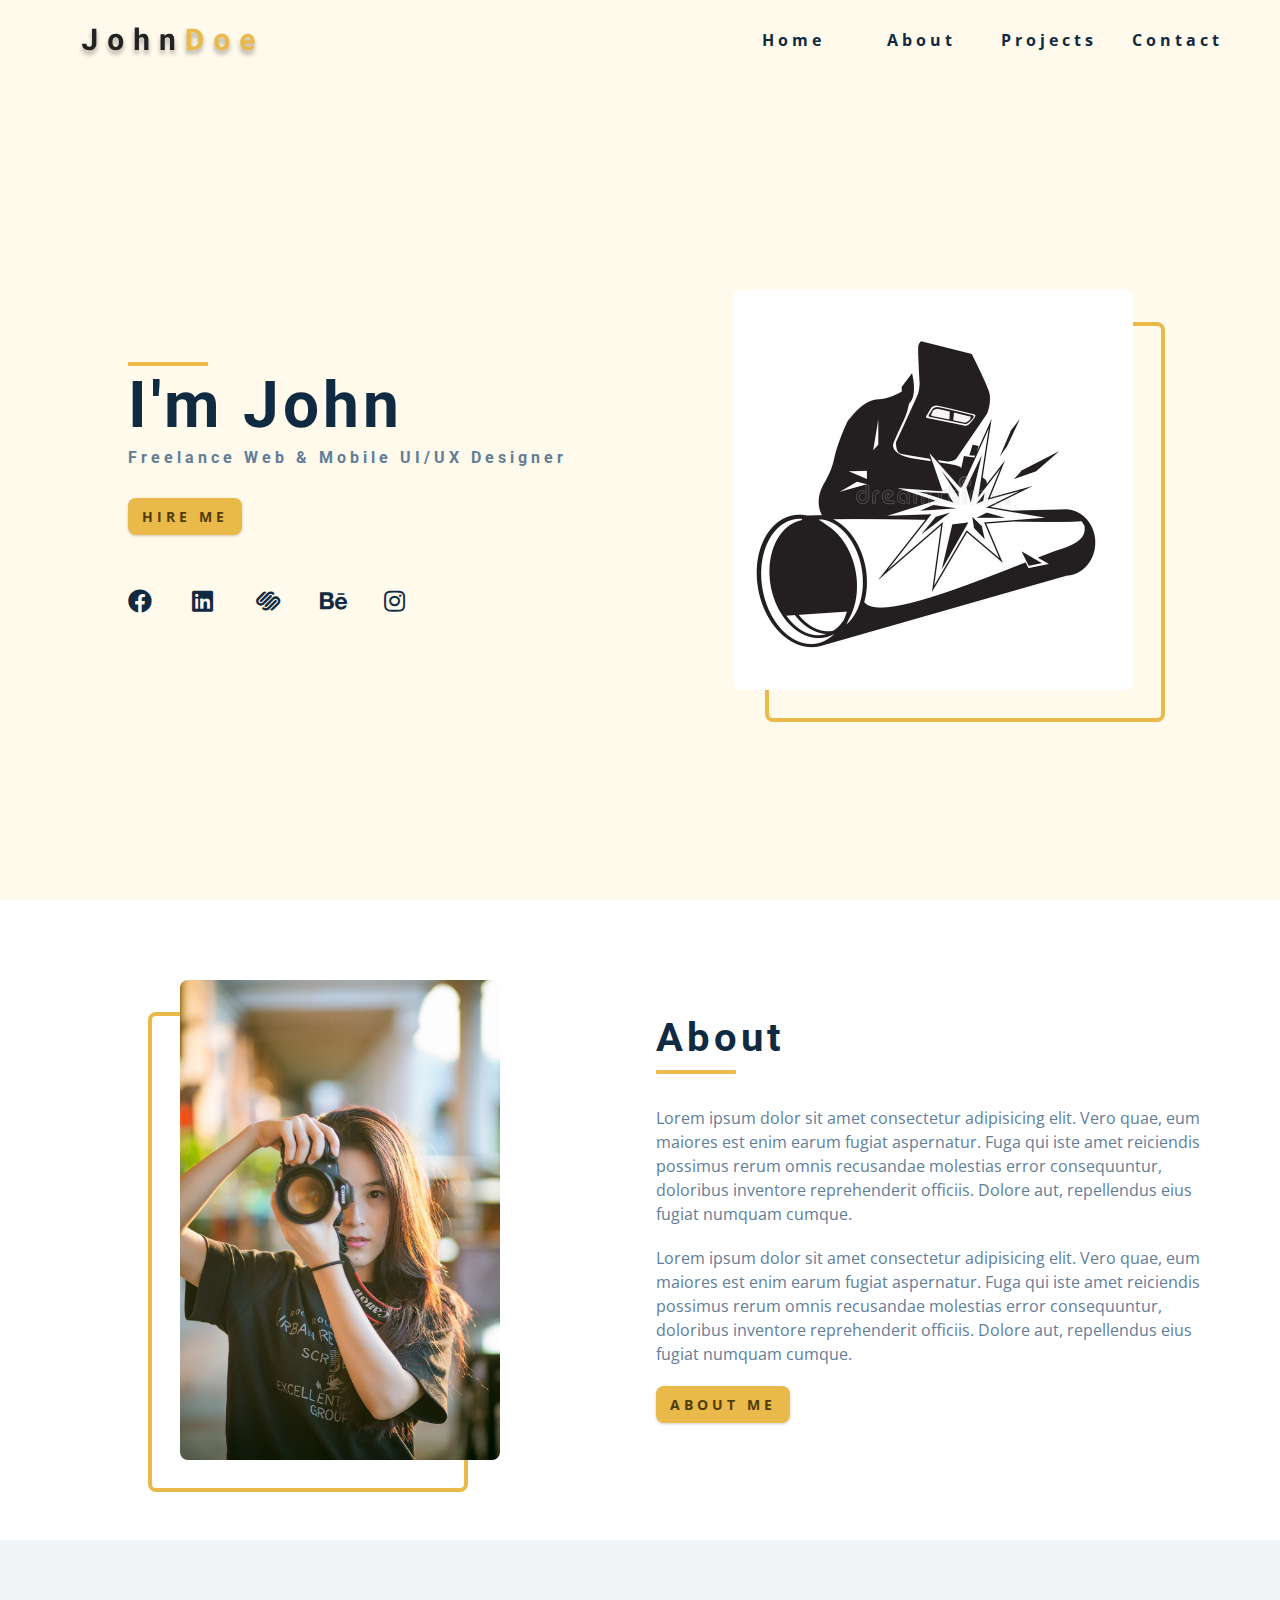
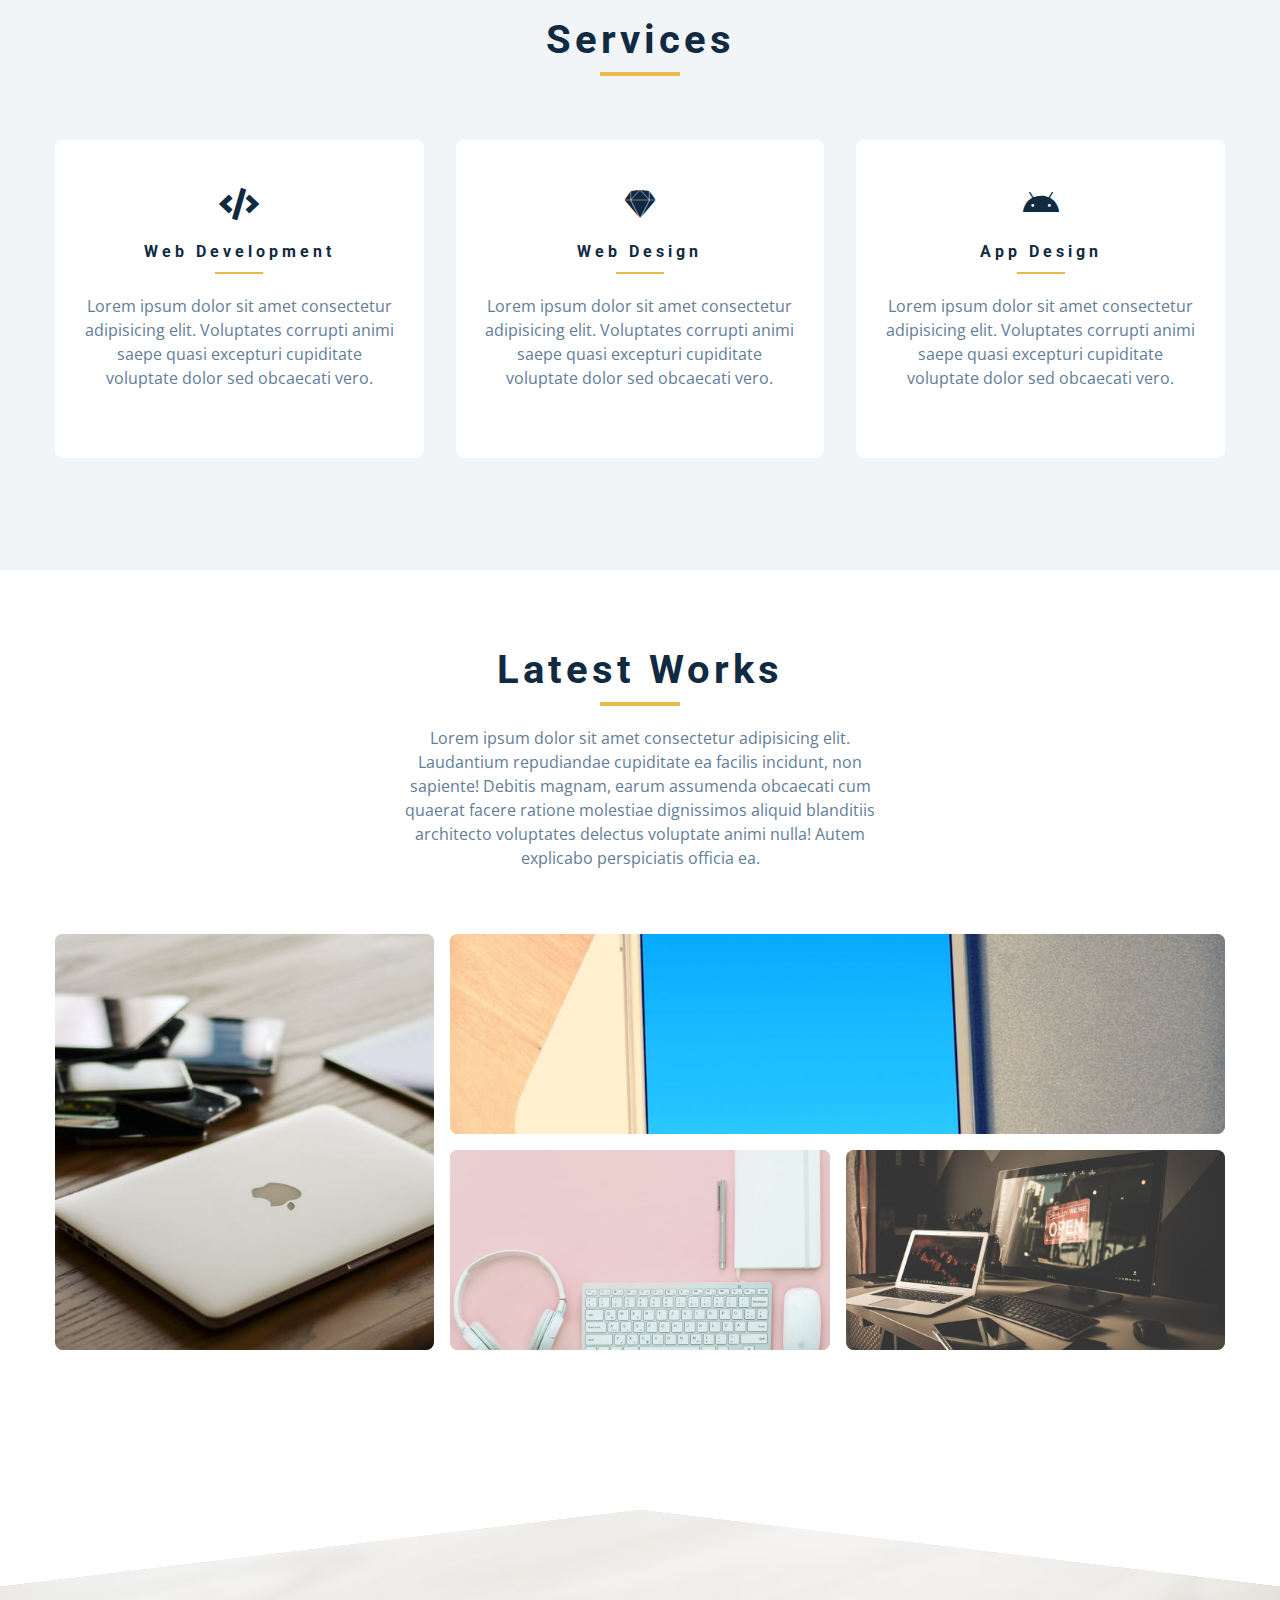
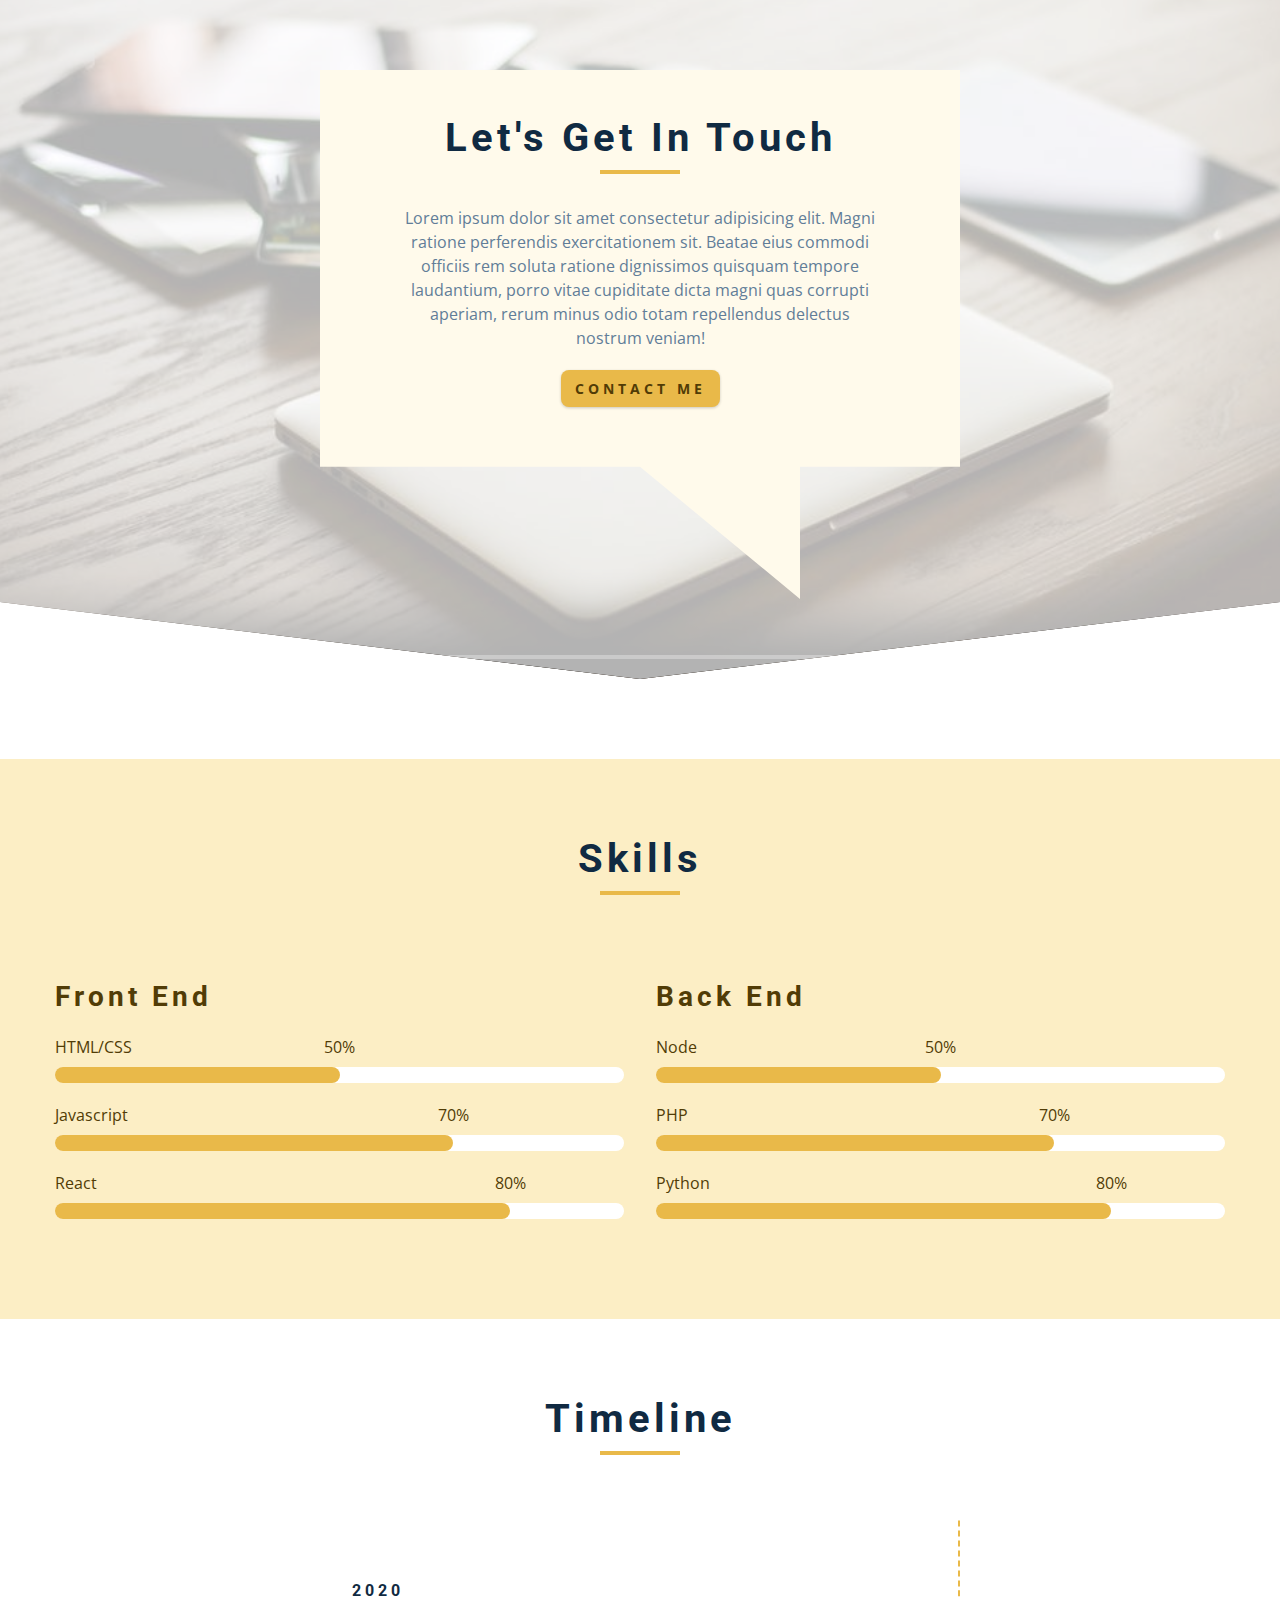
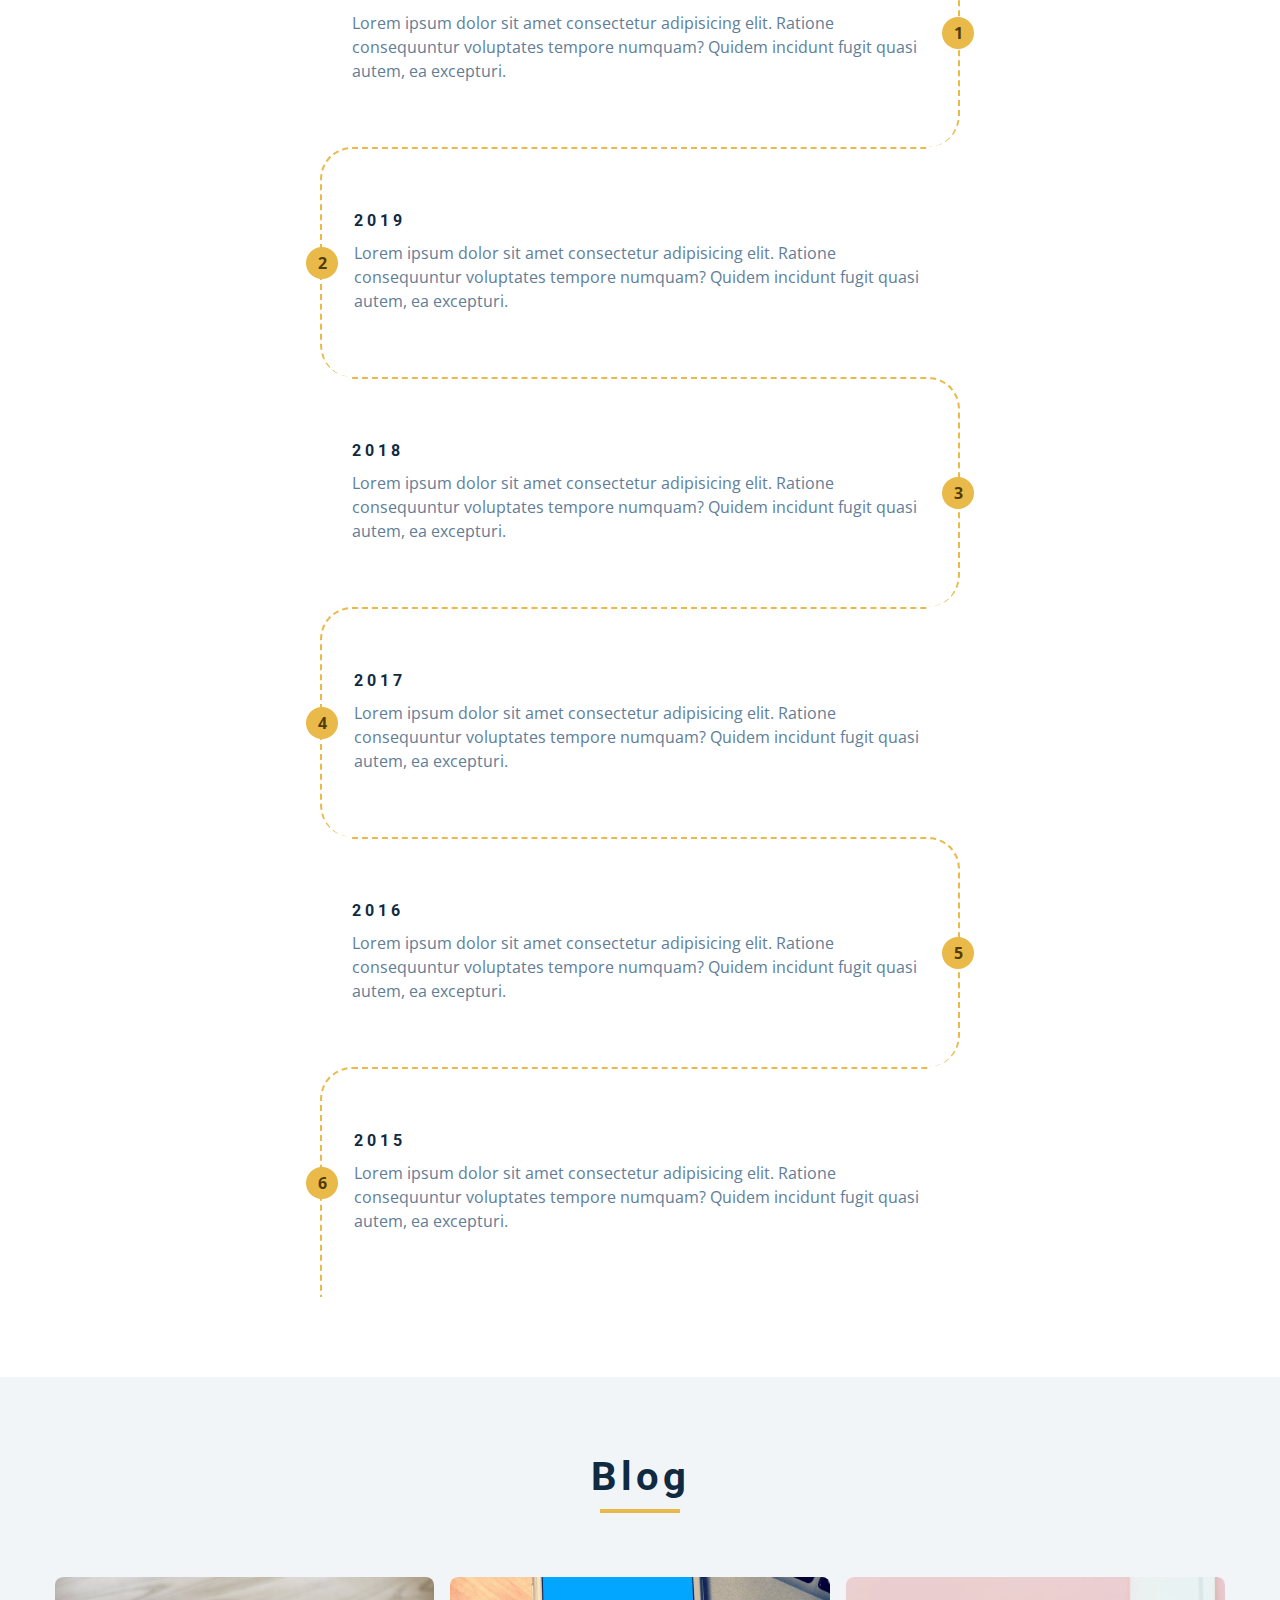
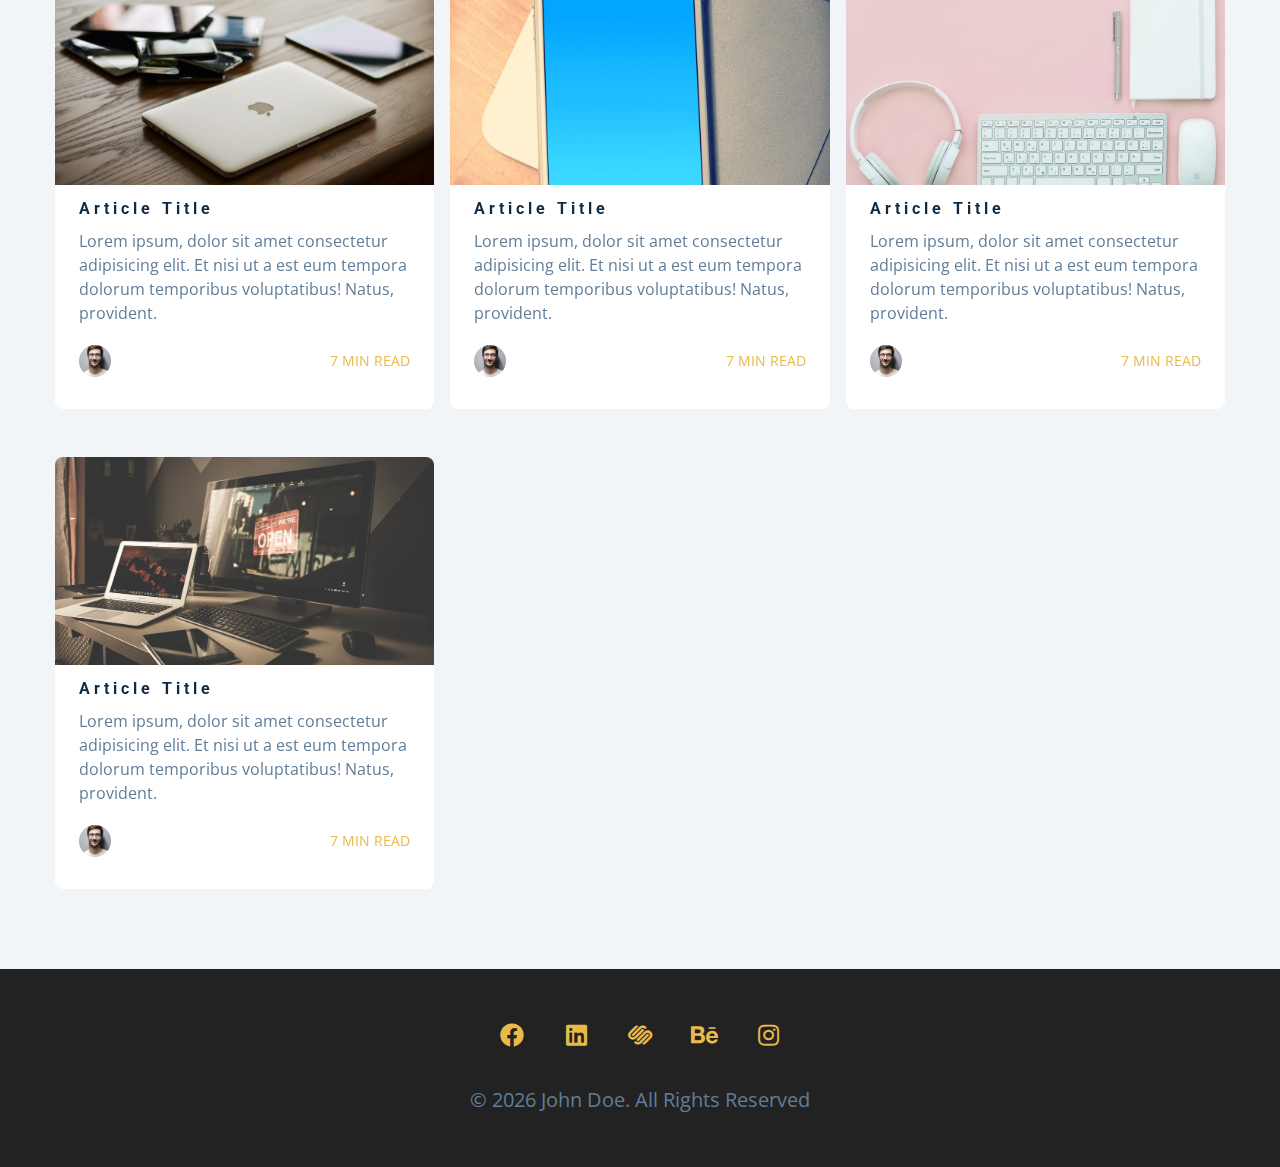
==== commit 30750be3: "change images" ====
--- a/index.html
+++ b/index.html
@@ -3,7 +3,7 @@
   <head>
     <meta charset="UTF-8" />
     <meta name="viewport" content="width=device-width, initial-scale=1.0" />
-    <title>John Doe || Home</title>
+    <title>La Herreria de Mario || Inicio</title>
     <!-- font-awesome -->
     <link
       rel="stylesheet"
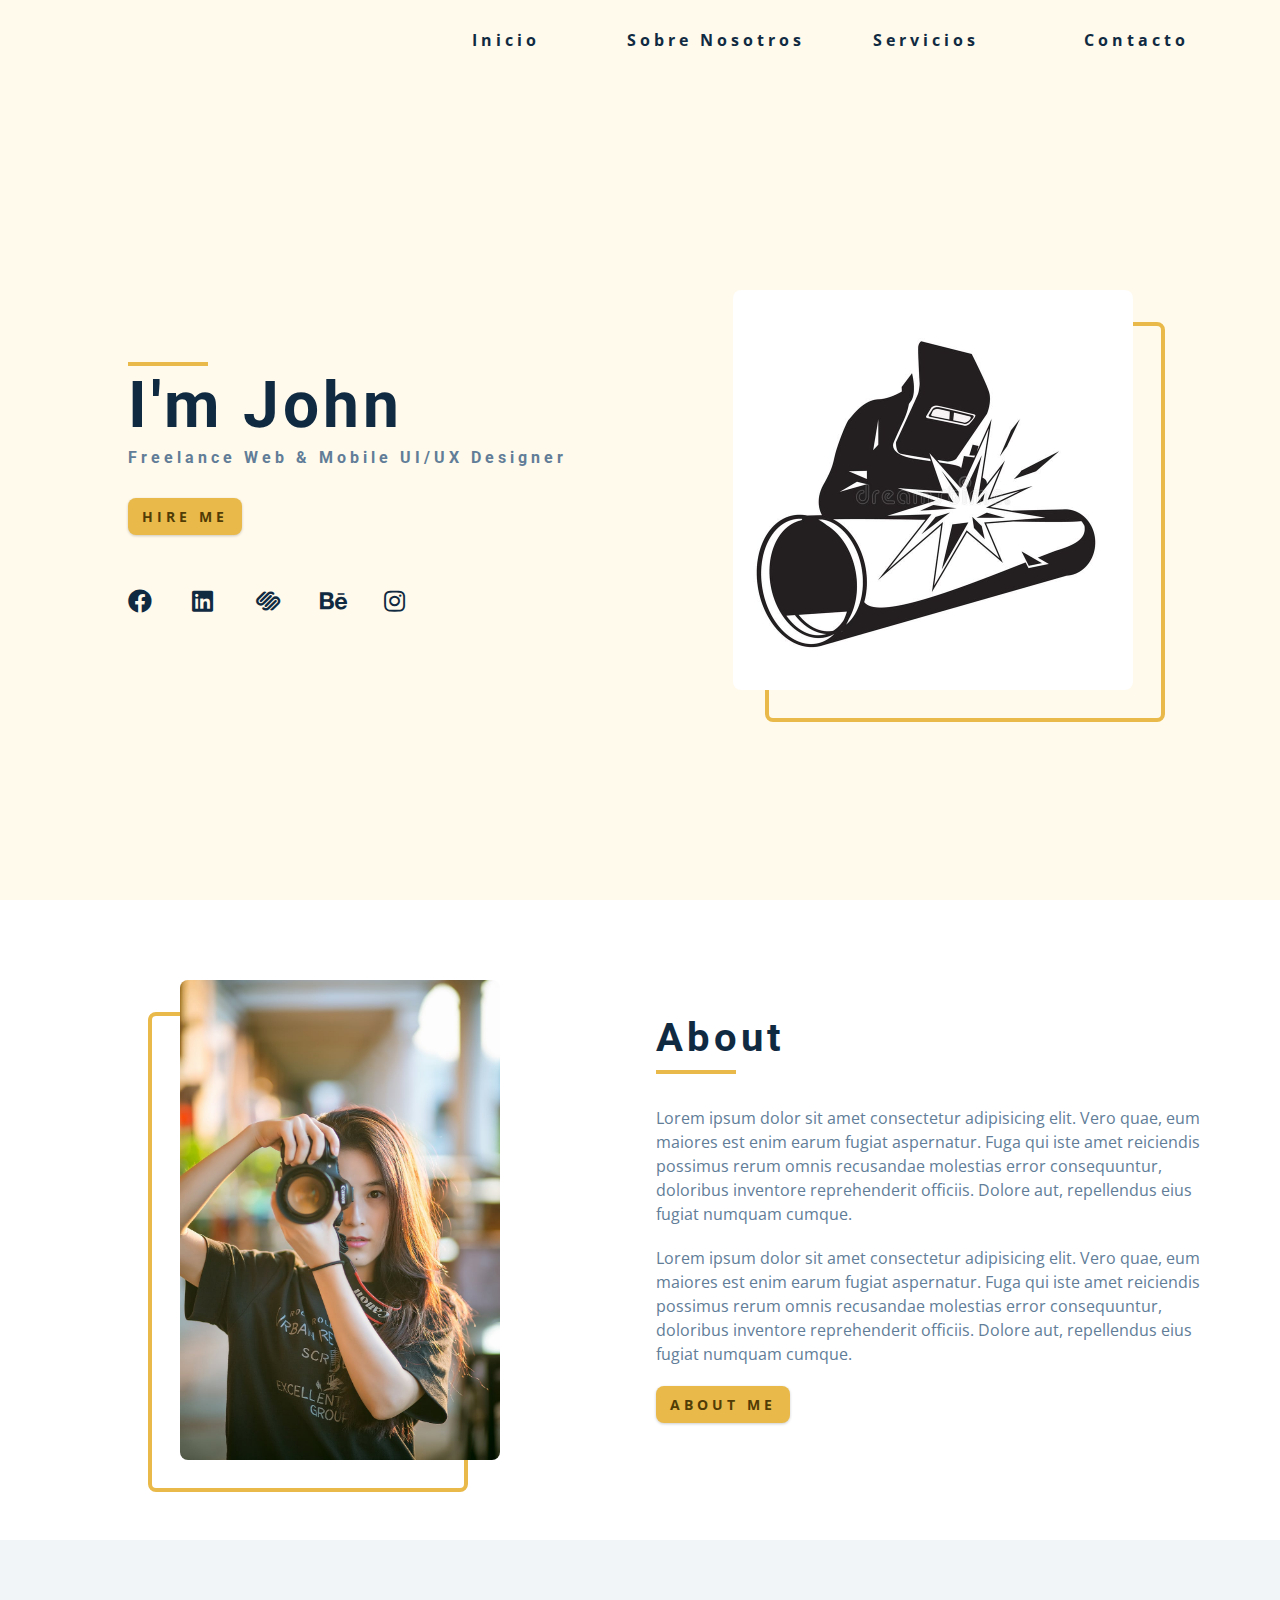
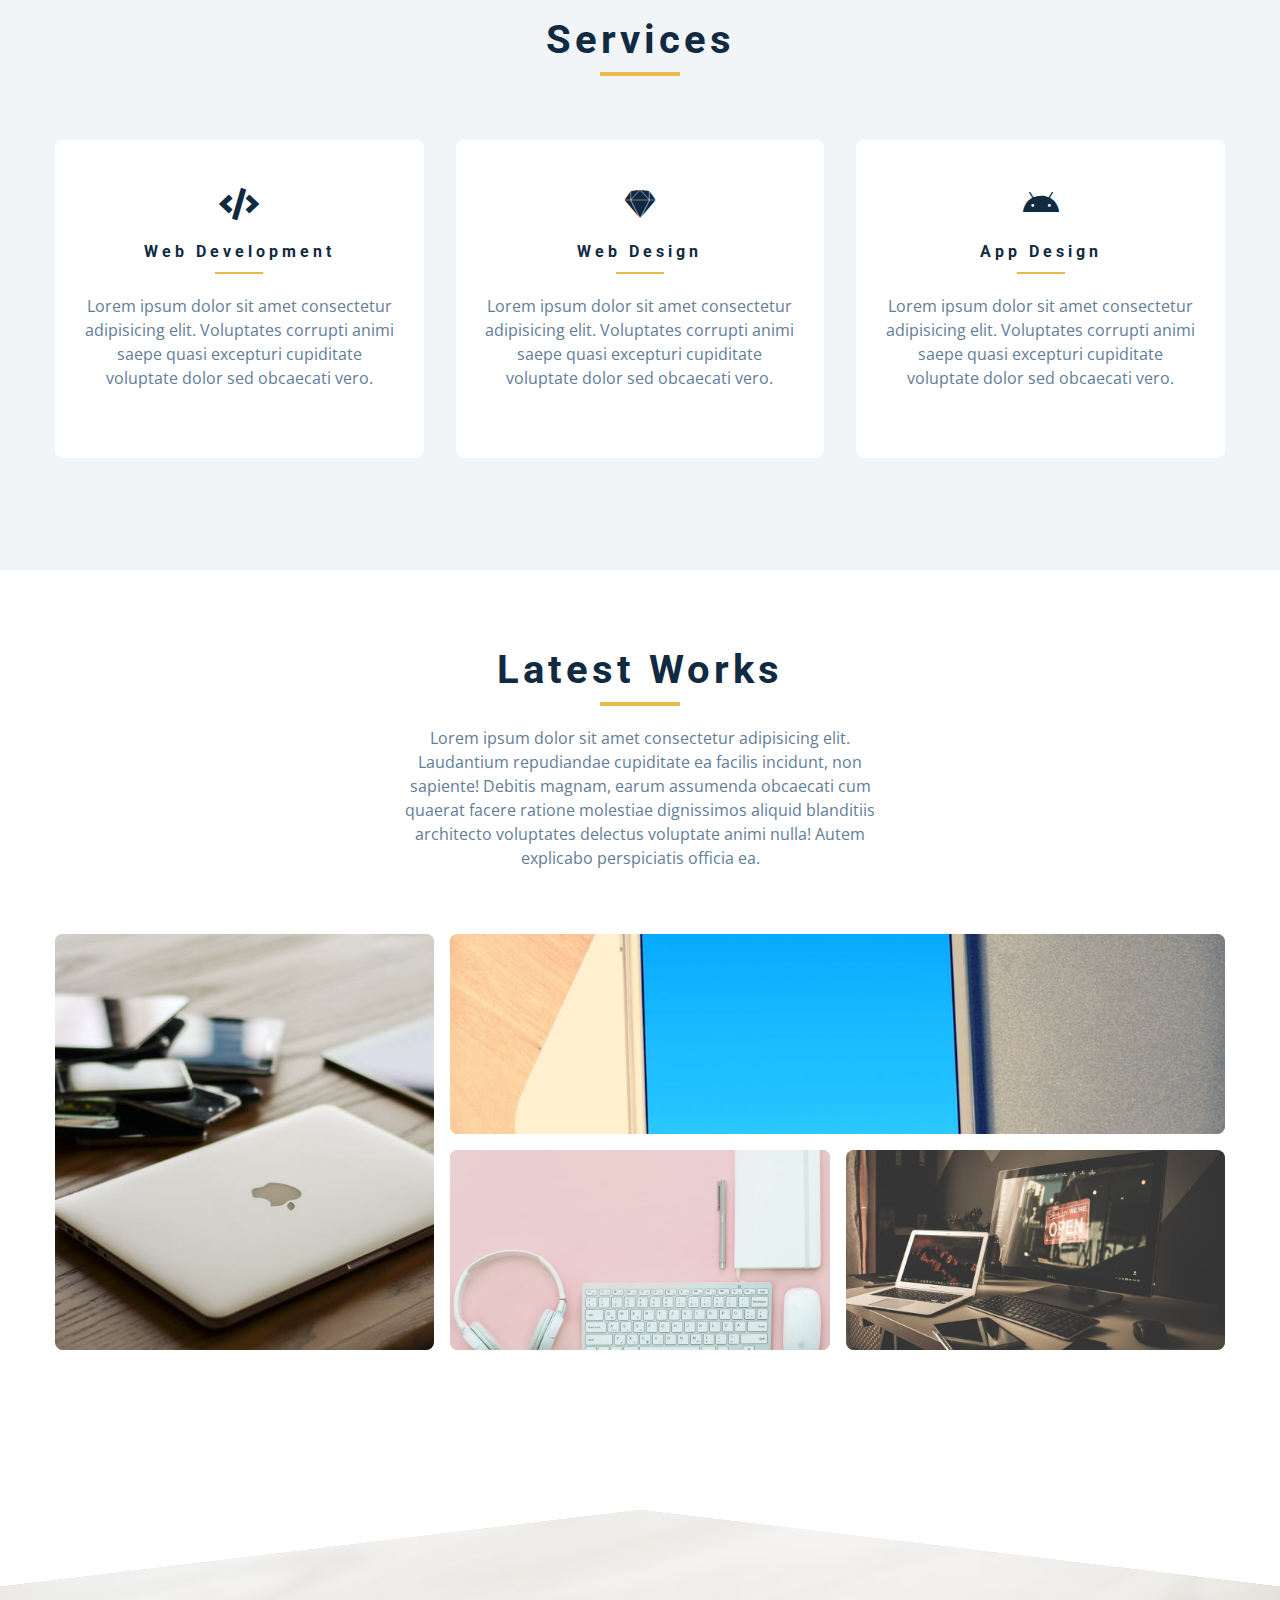
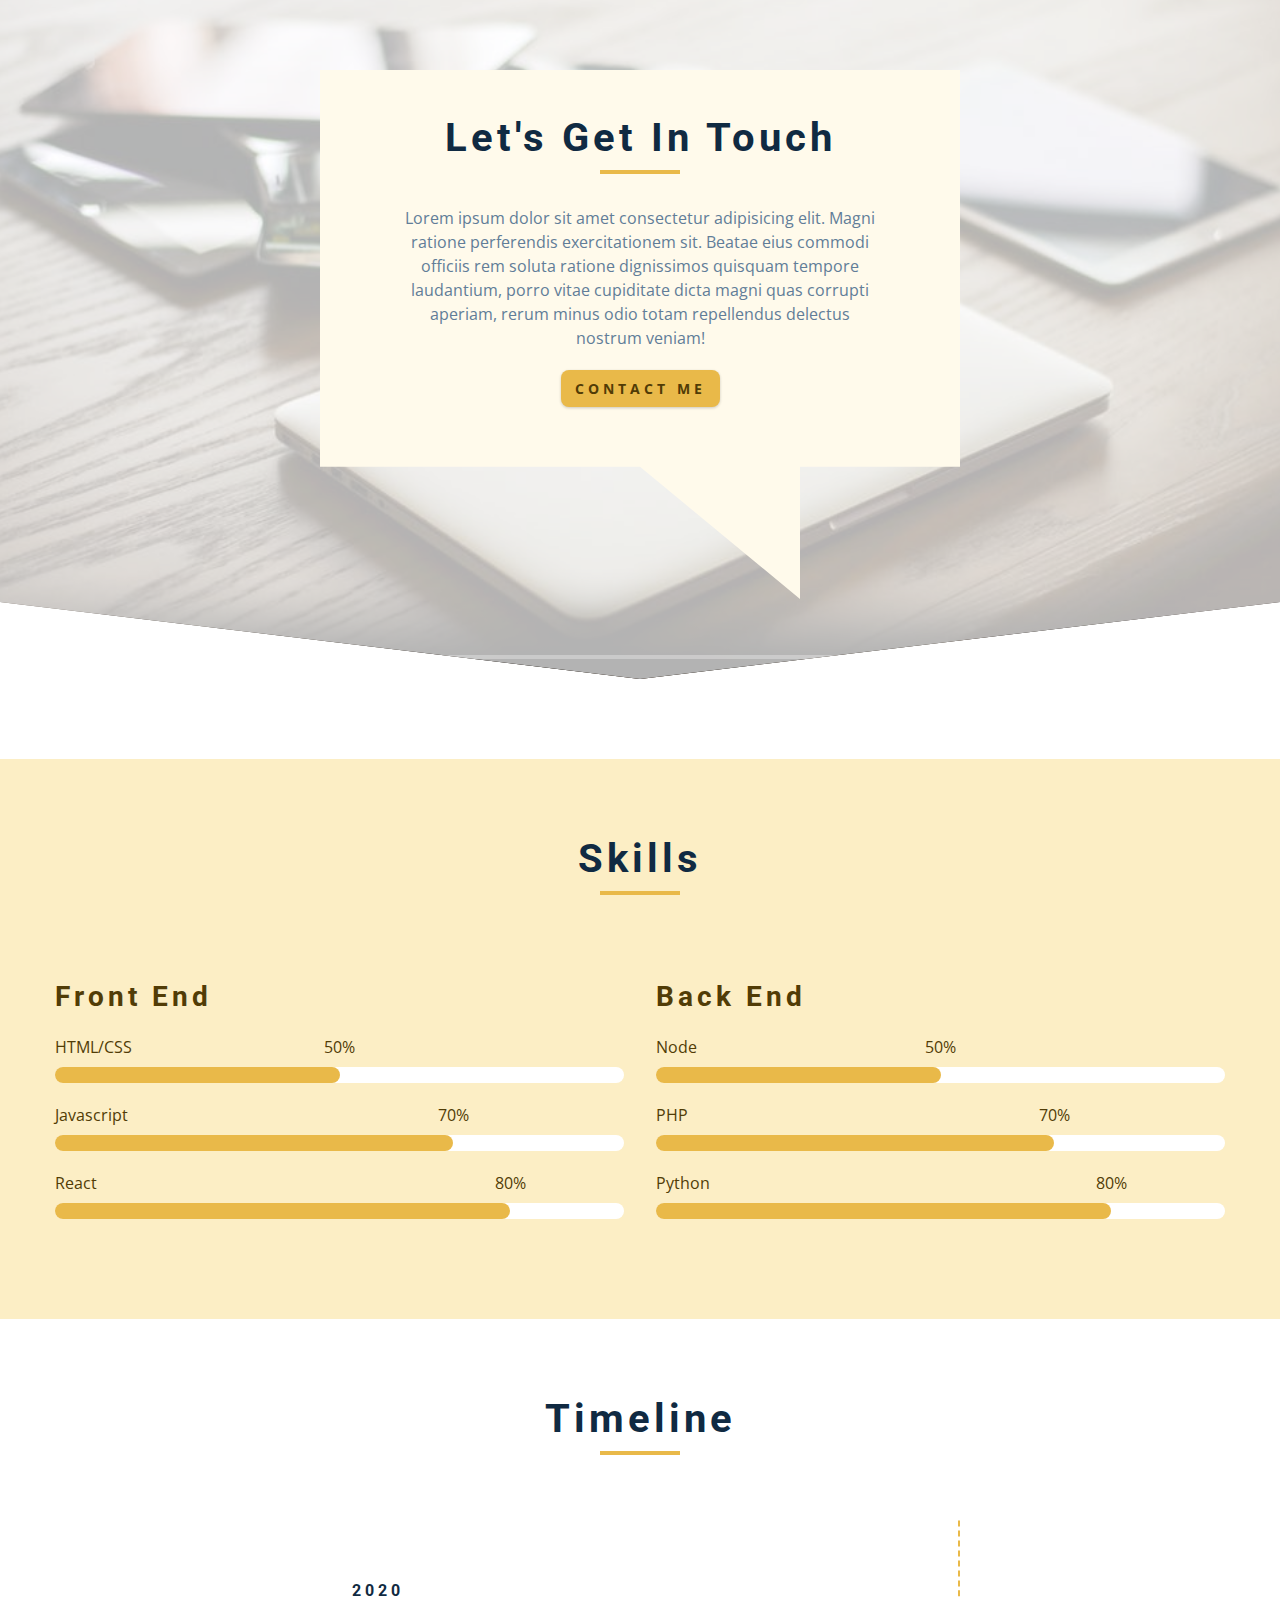
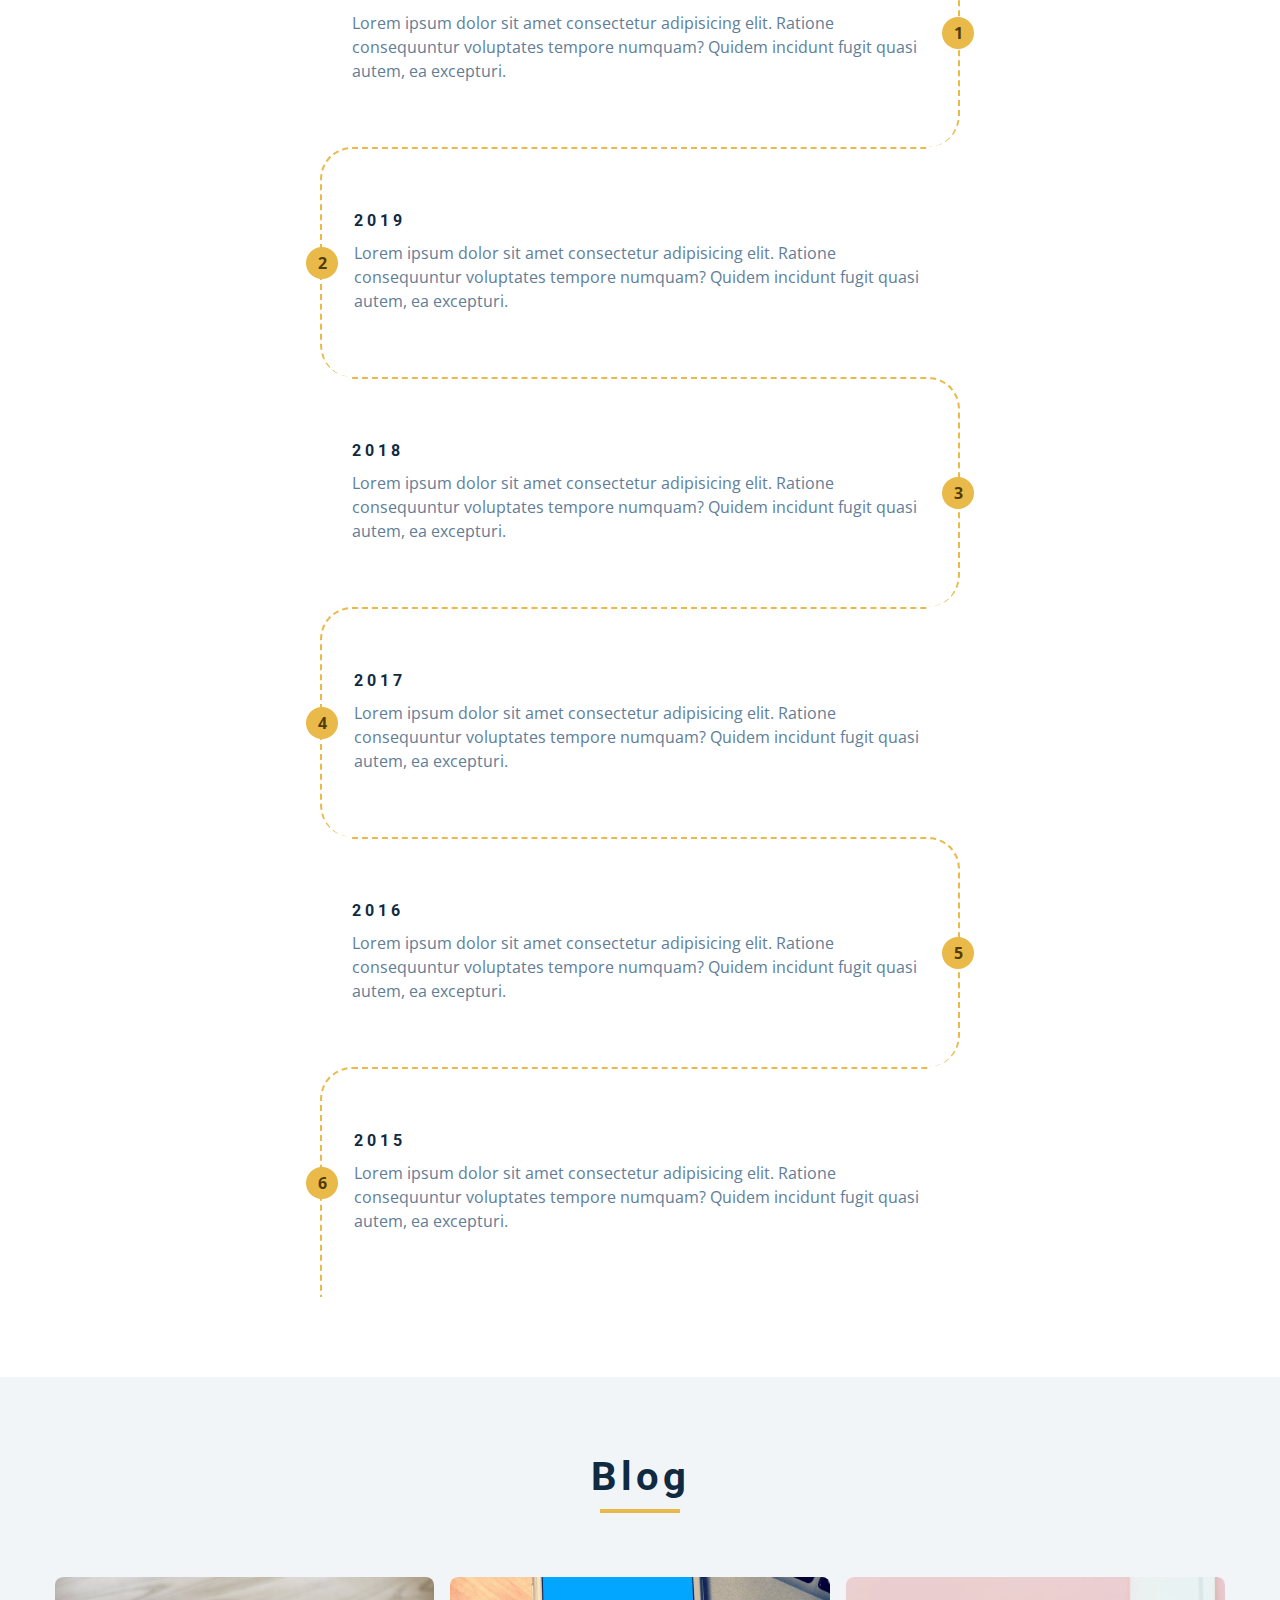
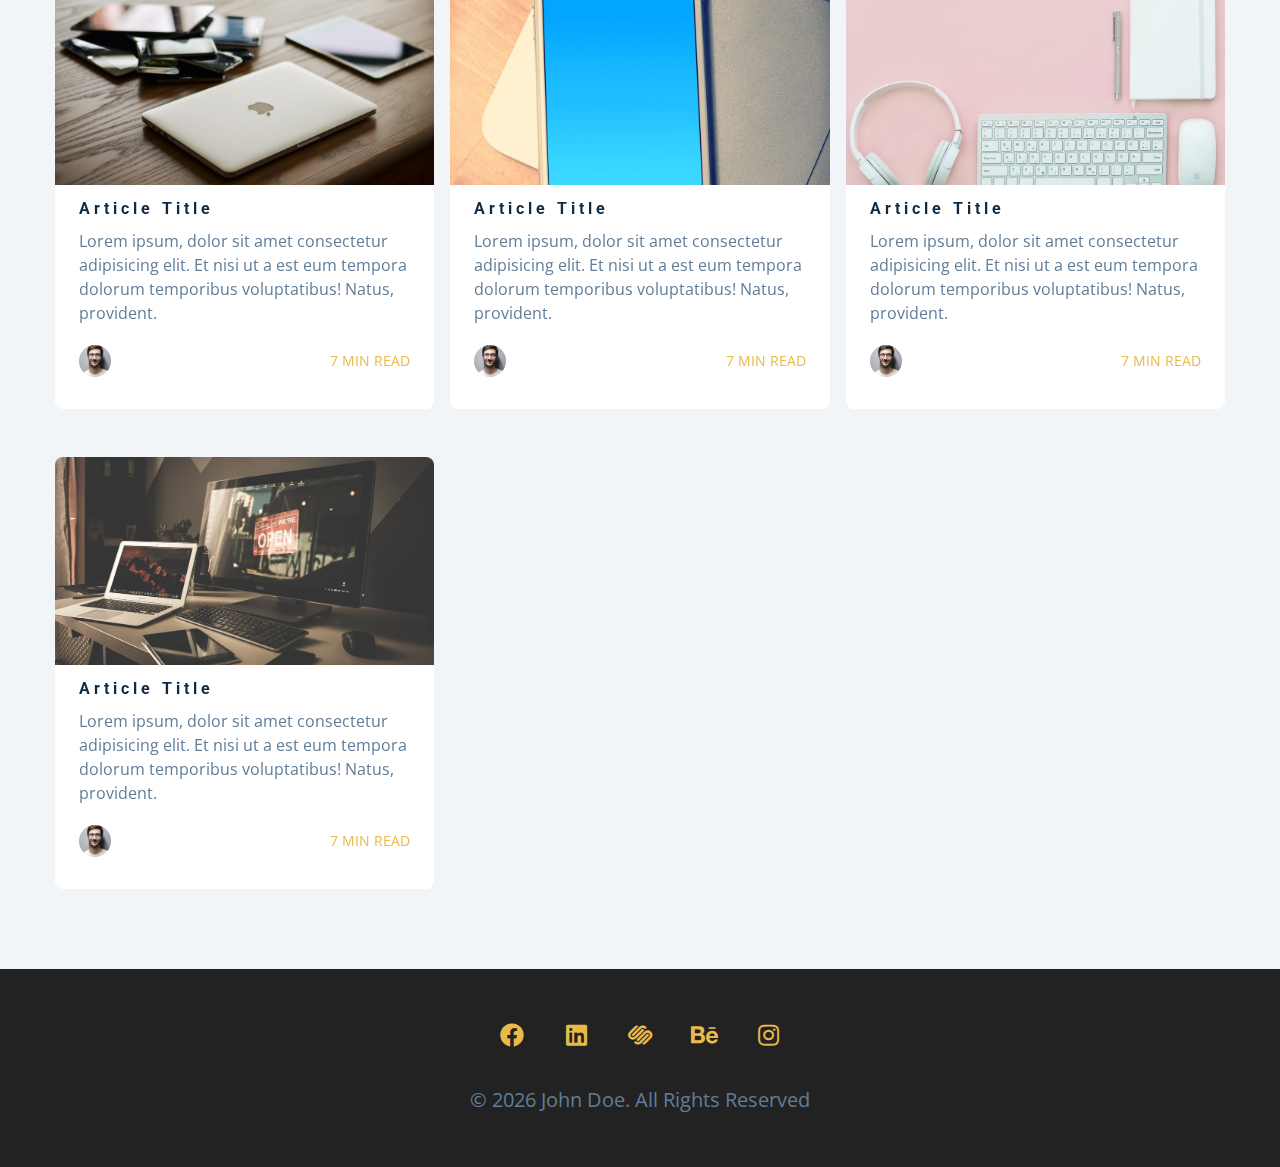
==== commit d72c9b88: "fix scroll nav bar, change services page name and update links names" ====
--- a/index.html
+++ b/index.html
@@ -18,7 +18,6 @@
       <div class="nav-center">
         <!-- nav header -->
         <div class="nav-header">
-          <img src="./images/logo.svg" class="nav-logo" alt="nav logo" />
           <button class="nav-btn" id="nav-btn">
             <i class="fas fa-bars"></i>
           </button>
@@ -26,16 +25,16 @@
         <!-- nav-links -->
         <ul class="nav-links">
           <li>
-            <a href="index.html">home</a>
-          </li>
-          <li>
-            <a href="about.html">about</a>
-          </li>
-          <li>
-            <a href="projects.html">projects</a>
-          </li>
-          <li>
-            <a href="contact.html">contact</a>
+            <a href="index.html">Inicio</a>
+          </li>
+          <li>
+            <a href="about.html">Sobre nosotros</a>
+          </li>
+          <li>
+            <a href="services.html">Servicios</a>
+          </li>
+          <li>
+            <a href="contact.html">Contacto</a>
           </li>
         </ul>
       </div>
@@ -50,7 +49,7 @@
         <!-- nav-links -->
         <ul class="sidebar-links">
           <li>
-            <a href="index.html">home</a>
+            <a href="index.html">CACACACACA</a>
           </li>
           <li>
             <a href="about.html">about</a>
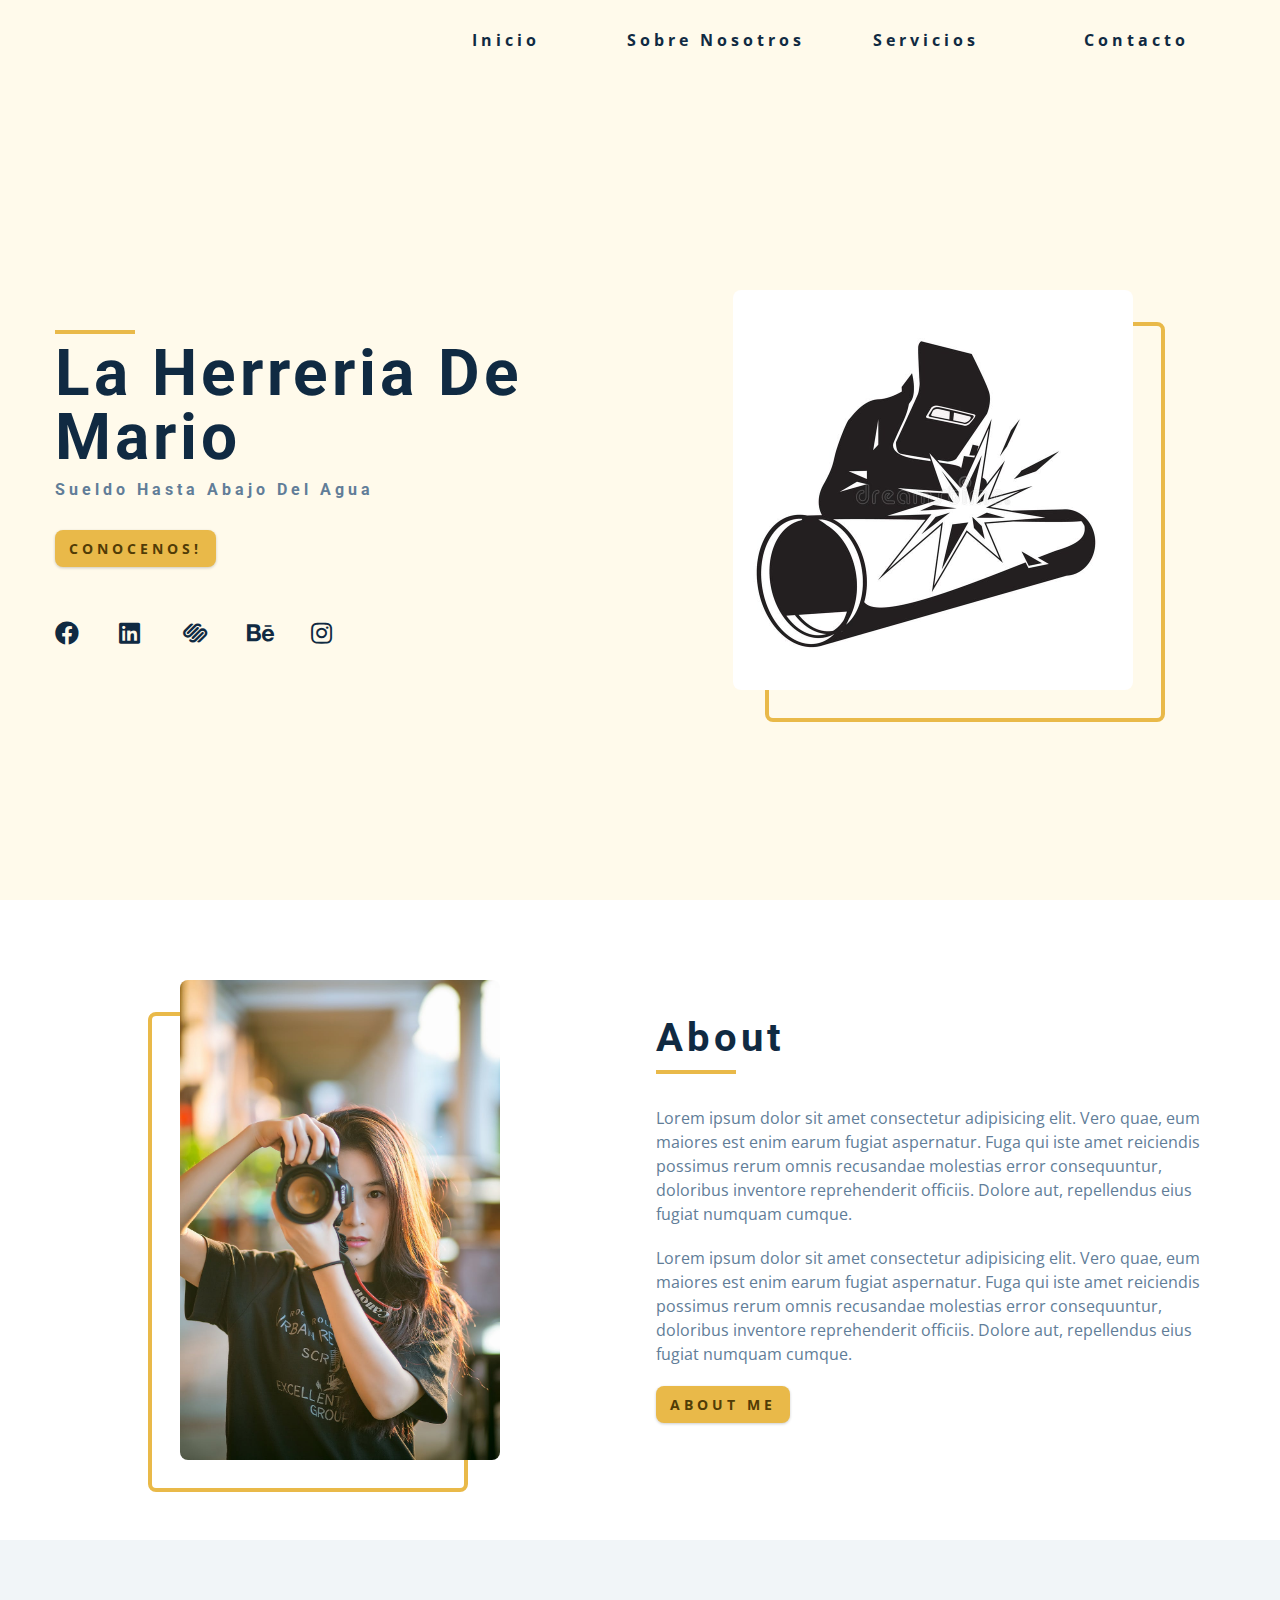
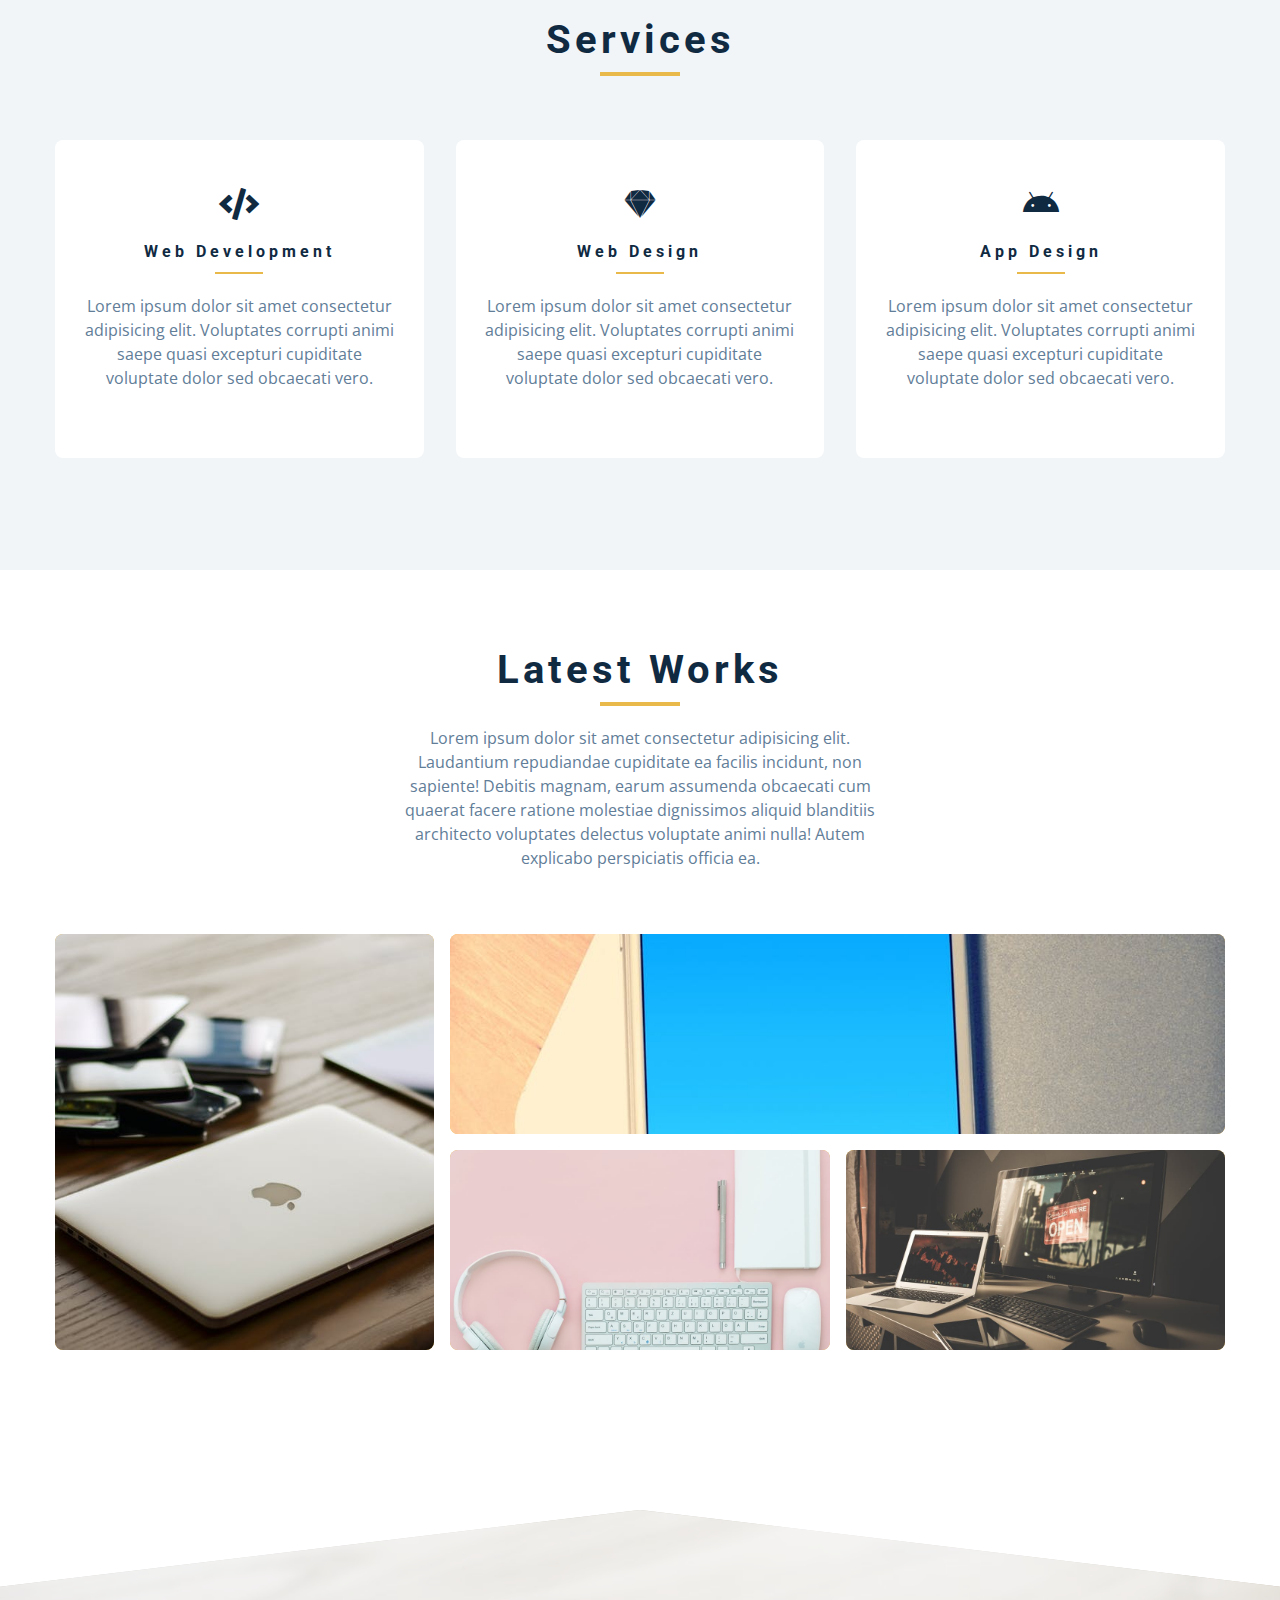
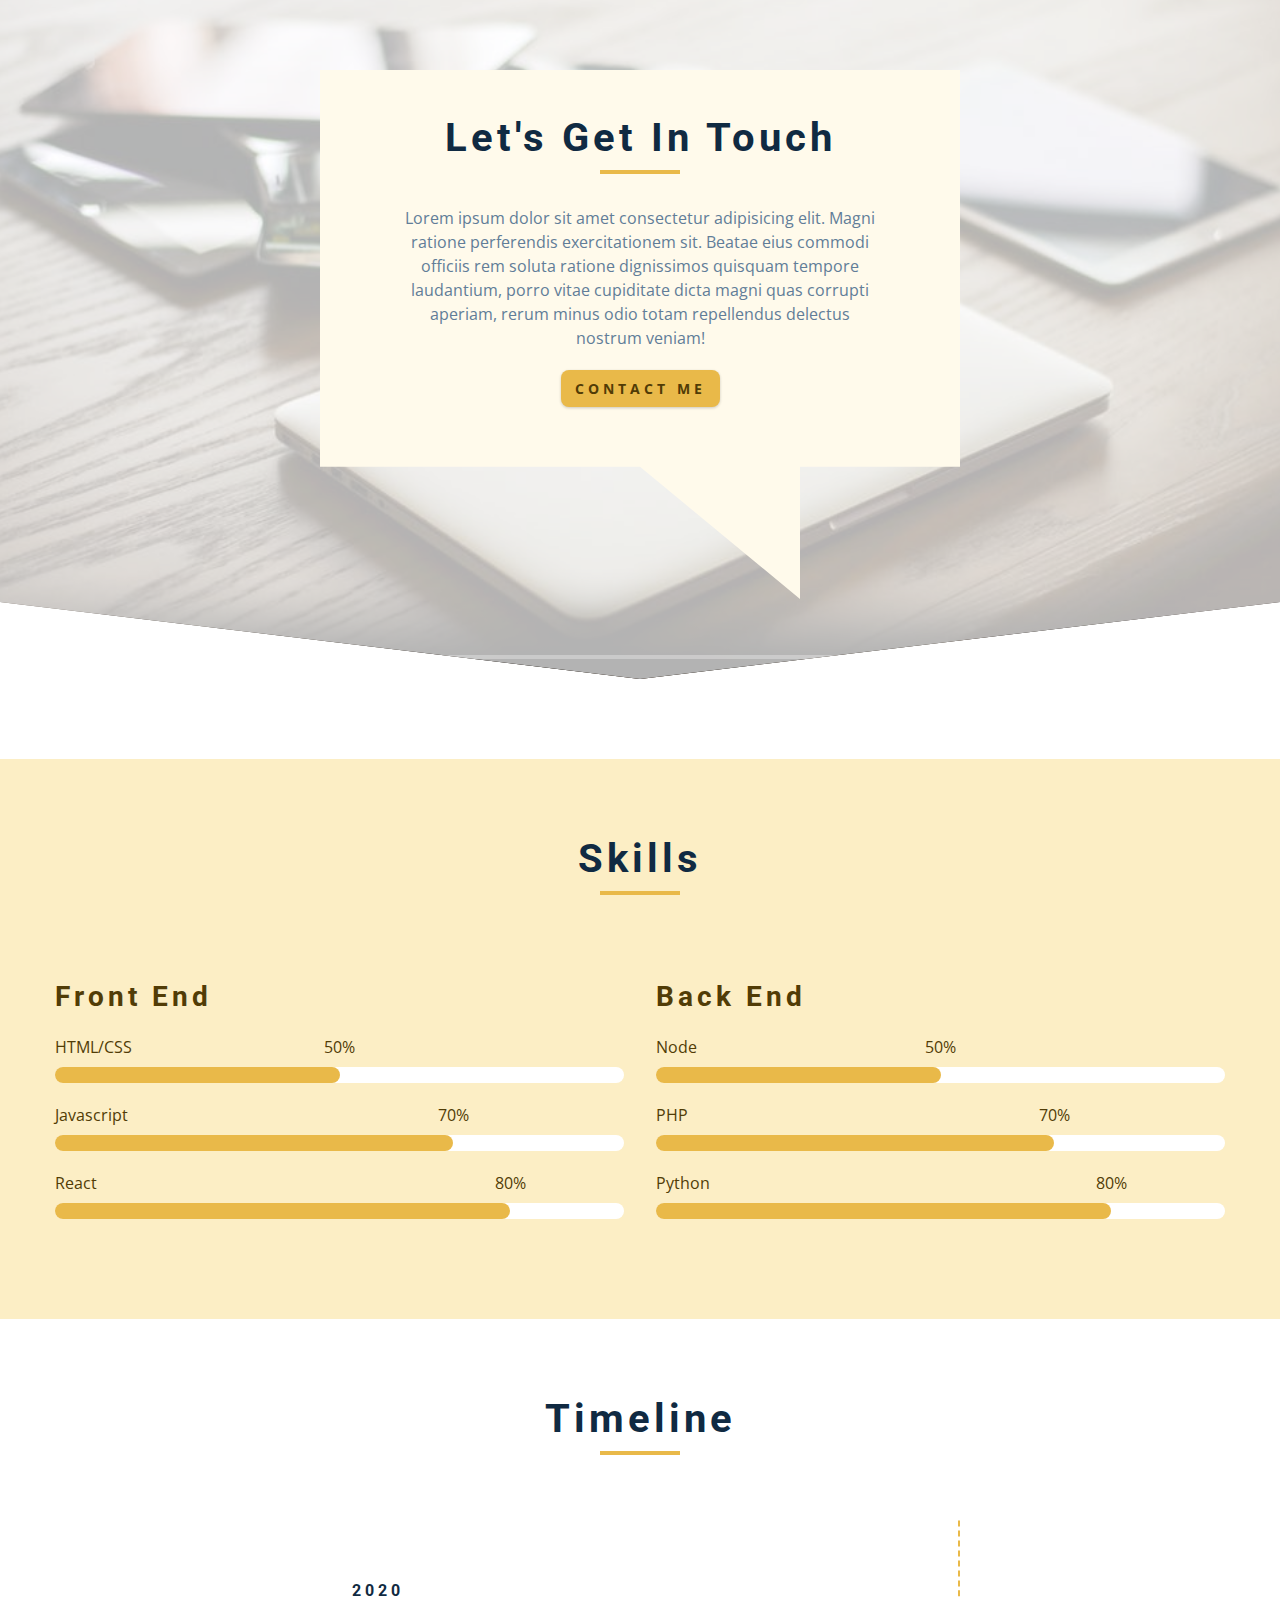
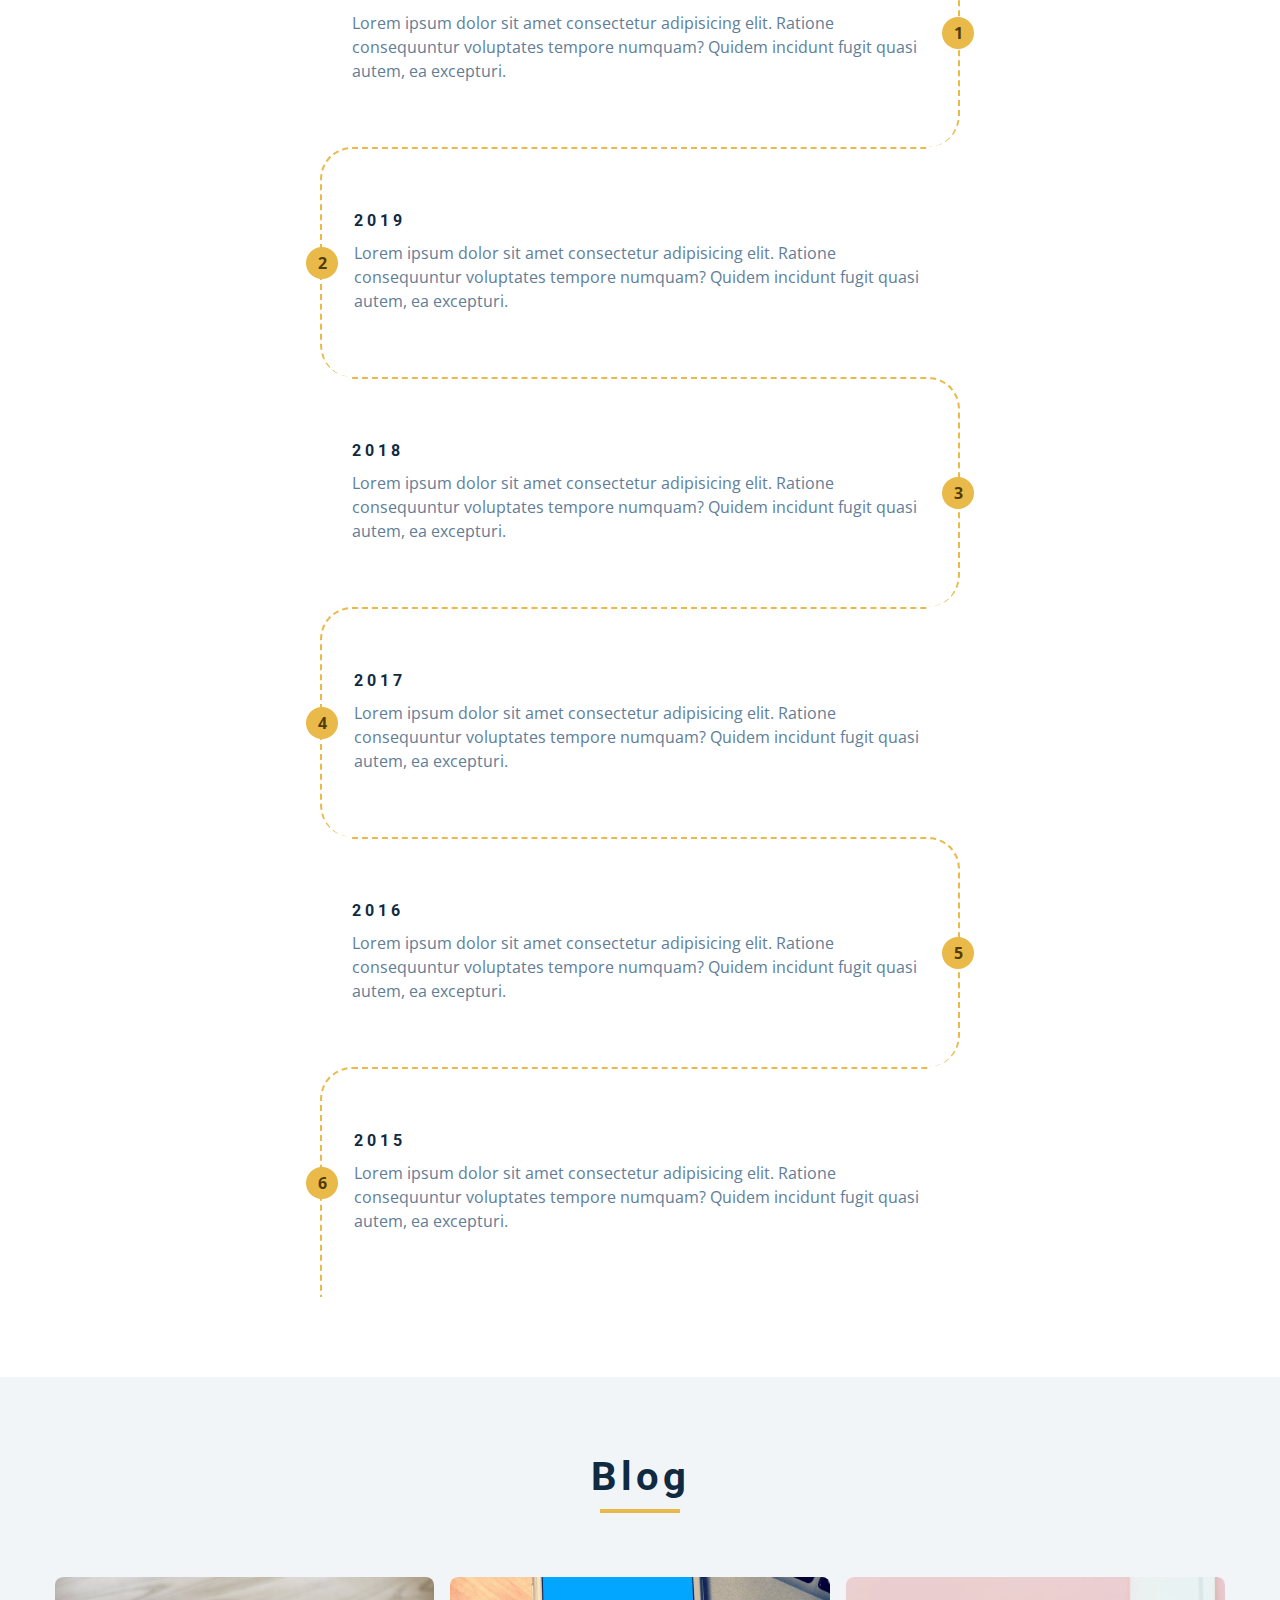
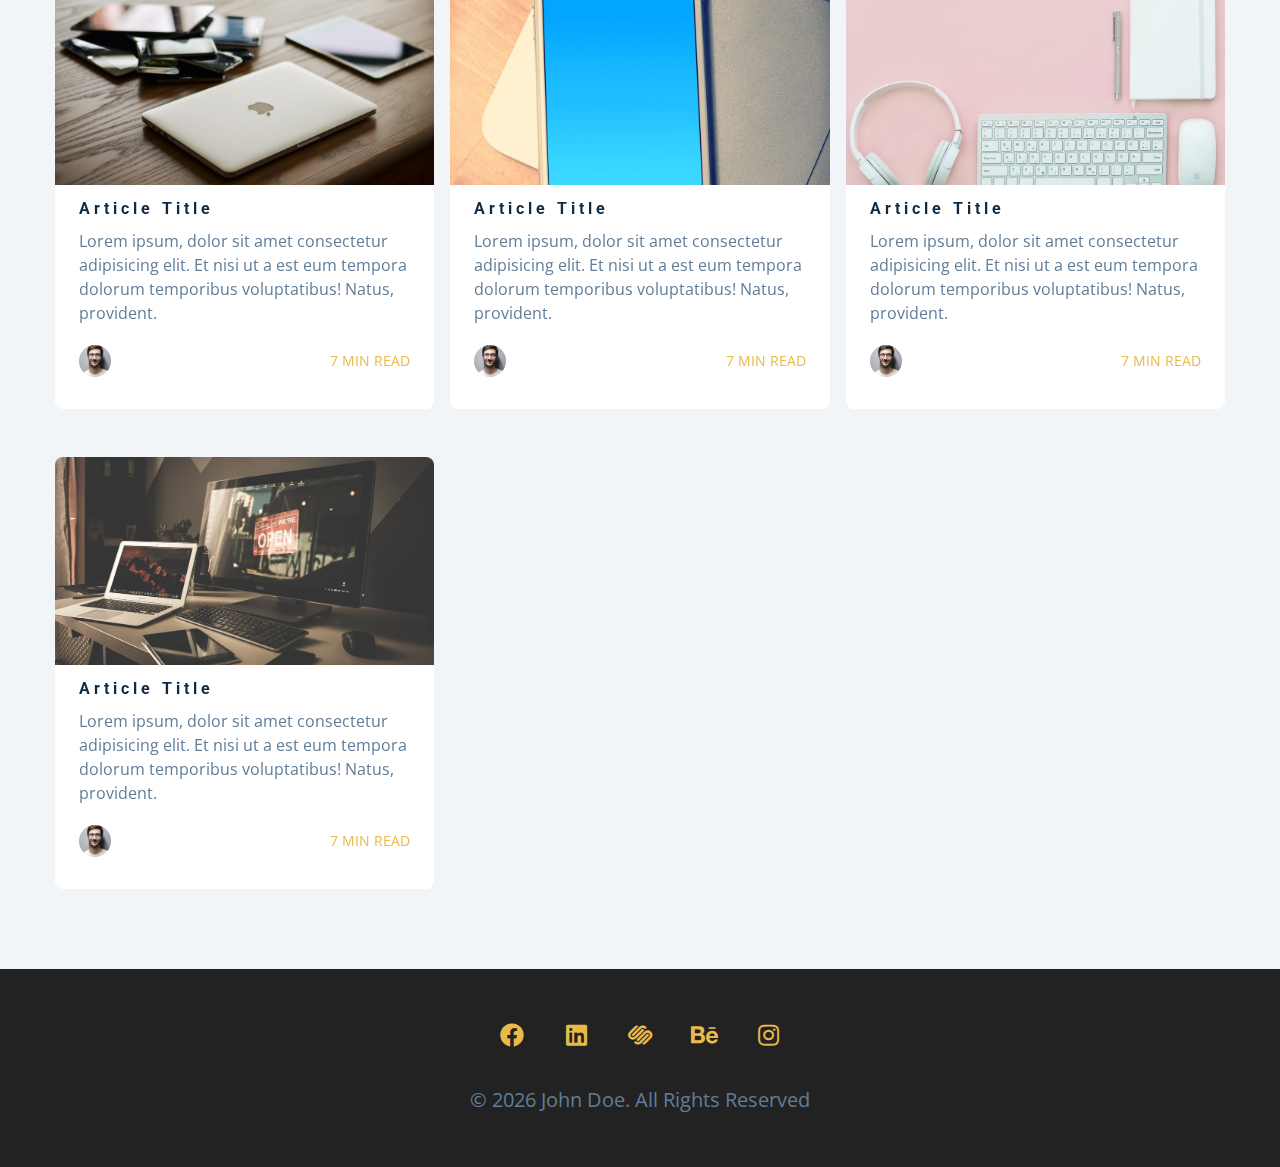
==== commit 07ed8245: "add formspree functionality" ====
--- a/index.html
+++ b/index.html
@@ -49,16 +49,16 @@
         <!-- nav-links -->
         <ul class="sidebar-links">
           <li>
-            <a href="index.html">CACACACACA</a>
-          </li>
-          <li>
-            <a href="about.html">about</a>
-          </li>
-          <li>
-            <a href="projects.html">projects</a>
-          </li>
-          <li>
-            <a href="contact.html">contact</a>
+            <a href="index.html">Inicio</a>
+          </li>
+          <li>
+            <a href="about.html">Sobre nosotros</a>
+          </li>
+          <li>
+            <a href="services.html">Servicios</a>
+          </li>
+          <li>
+            <a href="contact.html">Contacto</a>
           </li>
         </ul>
         <!-- social icons -->
@@ -66,11 +66,6 @@
           <li>
             <a href="https://www.twitter.com" class="social-icon">
               <i class="fab fa-facebook"></i>
-            </a>
-          </li>
-          <li>
-            <a href="https://www.twitter.com" class="social-icon">
-              <i class="fab fa-linkedin"></i>
             </a>
           </li>
           <li>
@@ -97,9 +92,9 @@
       <div class="section-center hero-center">
         <article class="hero-info">
           <div class="underline"></div>
-          <h1>i'm john</h1>
-          <h4>freelance web & mobile UI/UX Designer</h4>
-          <a href="contact.html" class="btn hero-btn">hire me</a>
+          <h1>La Herreria de Mario</h1>
+          <h4>Sueldo hasta abajo del agua</h4>
+          <a href="contact.html" class="btn hero-btn">Conocenos!</a>
           <!-- social icons -->
           <ul class="social-icons hero-icons">
             <li>
--- a/css/styles.css
+++ b/css/styles.css
@@ -986,3 +986,53 @@
   grid-template-columns: repeat(auto-fill, minmax(330px, 1fr));
   gap: 3rem 1rem;
 }
+.contact-page {
+  display: grid;
+  place-items: center;
+  padding: 5rem 0;
+}
+.contact-form {
+  background: var(--clr-white);
+  border-radius: var(--radius);
+  text-align: center;
+  box-shadow: var(--light-shadow);
+  transition: var(--transition);
+  width: 90vw;
+  max-width: 35rem;
+}
+.contact-form:hover {
+  box-shadow: var(--dark-shadow);
+}
+.contact-form h3 {
+  padding-top: 1.25rem;
+  color: var(--clr-grey-5);
+}
+.form-group {
+  padding: 1rem 1.5rem;
+}
+.form-control {
+  display: block;
+  width: 100%;
+  padding: 0.75rem 1rem;
+  border: none;
+  margin-bottom: 1.25rem;
+  background: var(--clr-grey-10);
+  border-radius: var(--radius);
+  text-transform: uppercase;
+  letter-spacing: var(--spacing);
+}
+.form-control::placeholder {
+  font-family: var(--ff-primary);
+  color: var(--clr-grey-1);
+  text-transform: uppercase;
+  letter-spacing: var(--spacing);
+}
+.submit-btn {
+  display: block;
+  width: 100%;
+  padding: 1rem;
+  border-bottom-left-radius: var(--radius);
+  border-bottom-right-radius: var(--radius);
+  border-top-right-radius: 0;
+  border-top-left-radius: 0;
+}
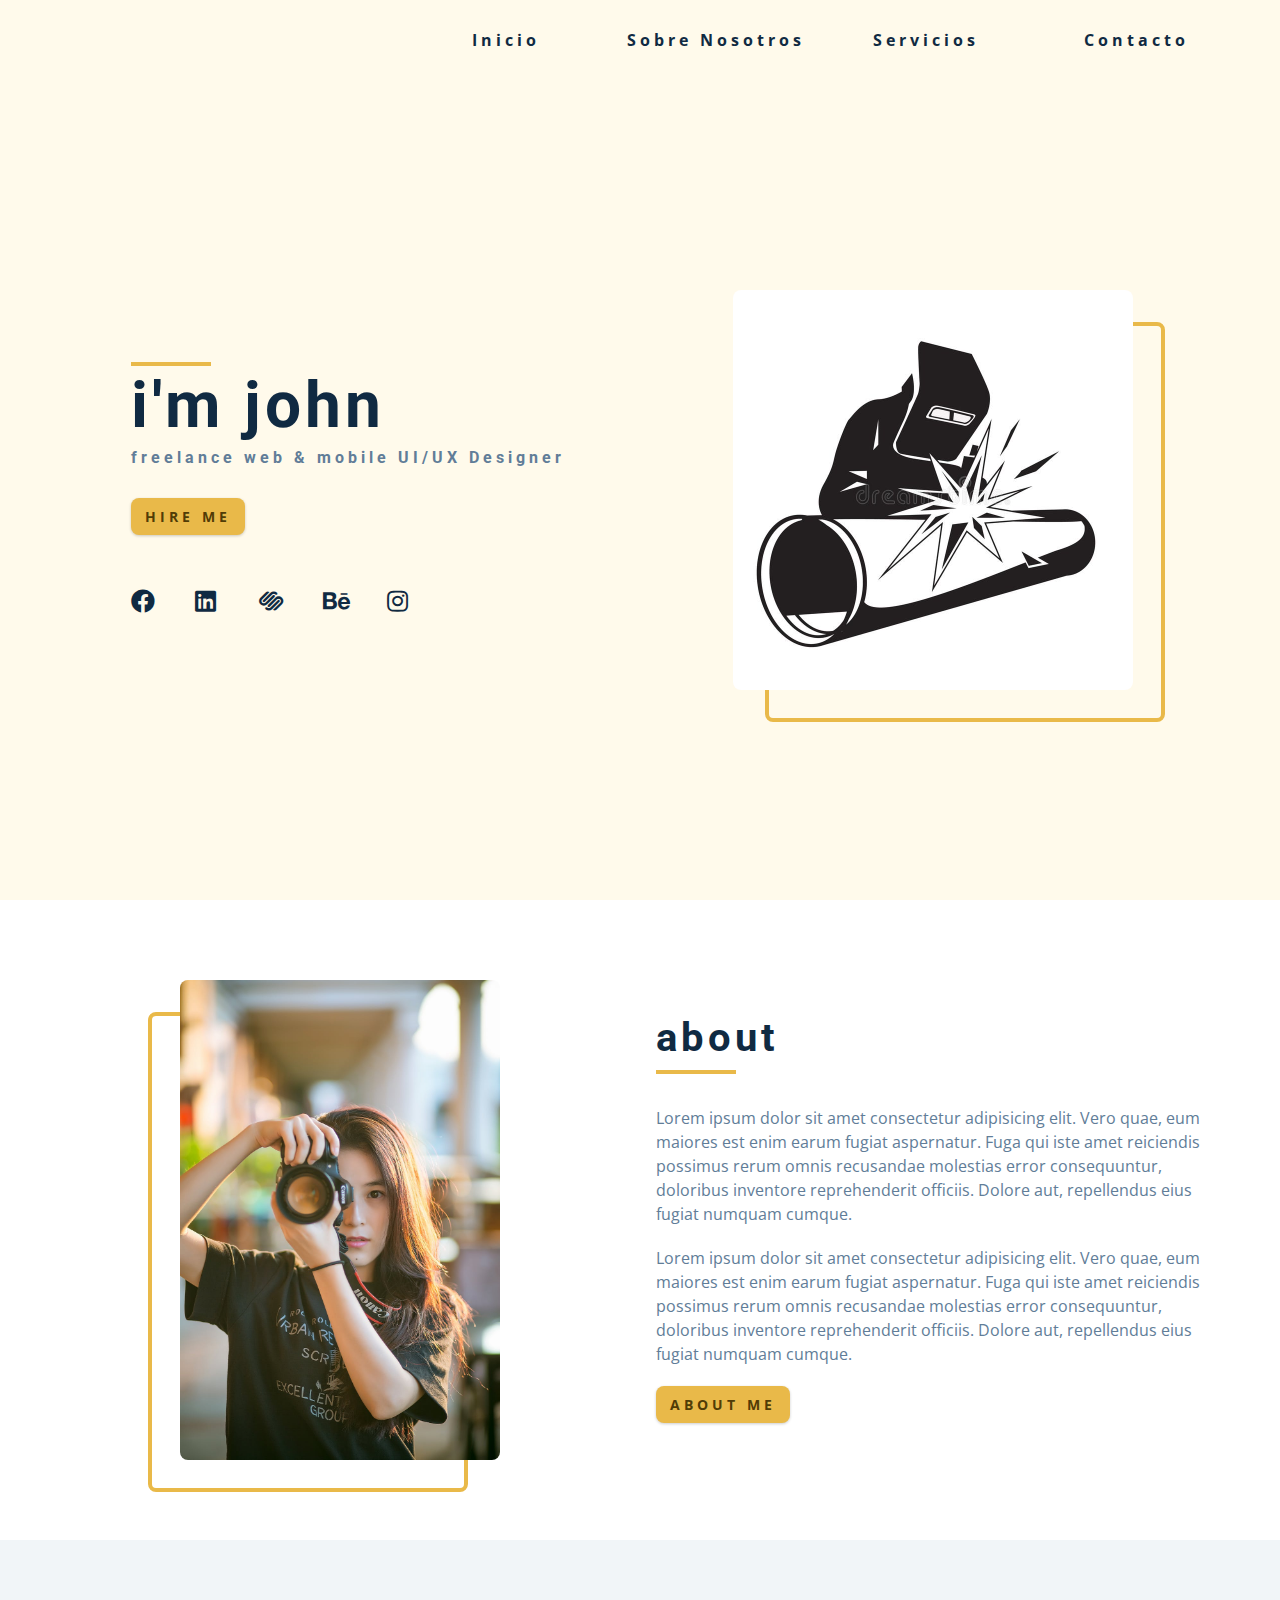
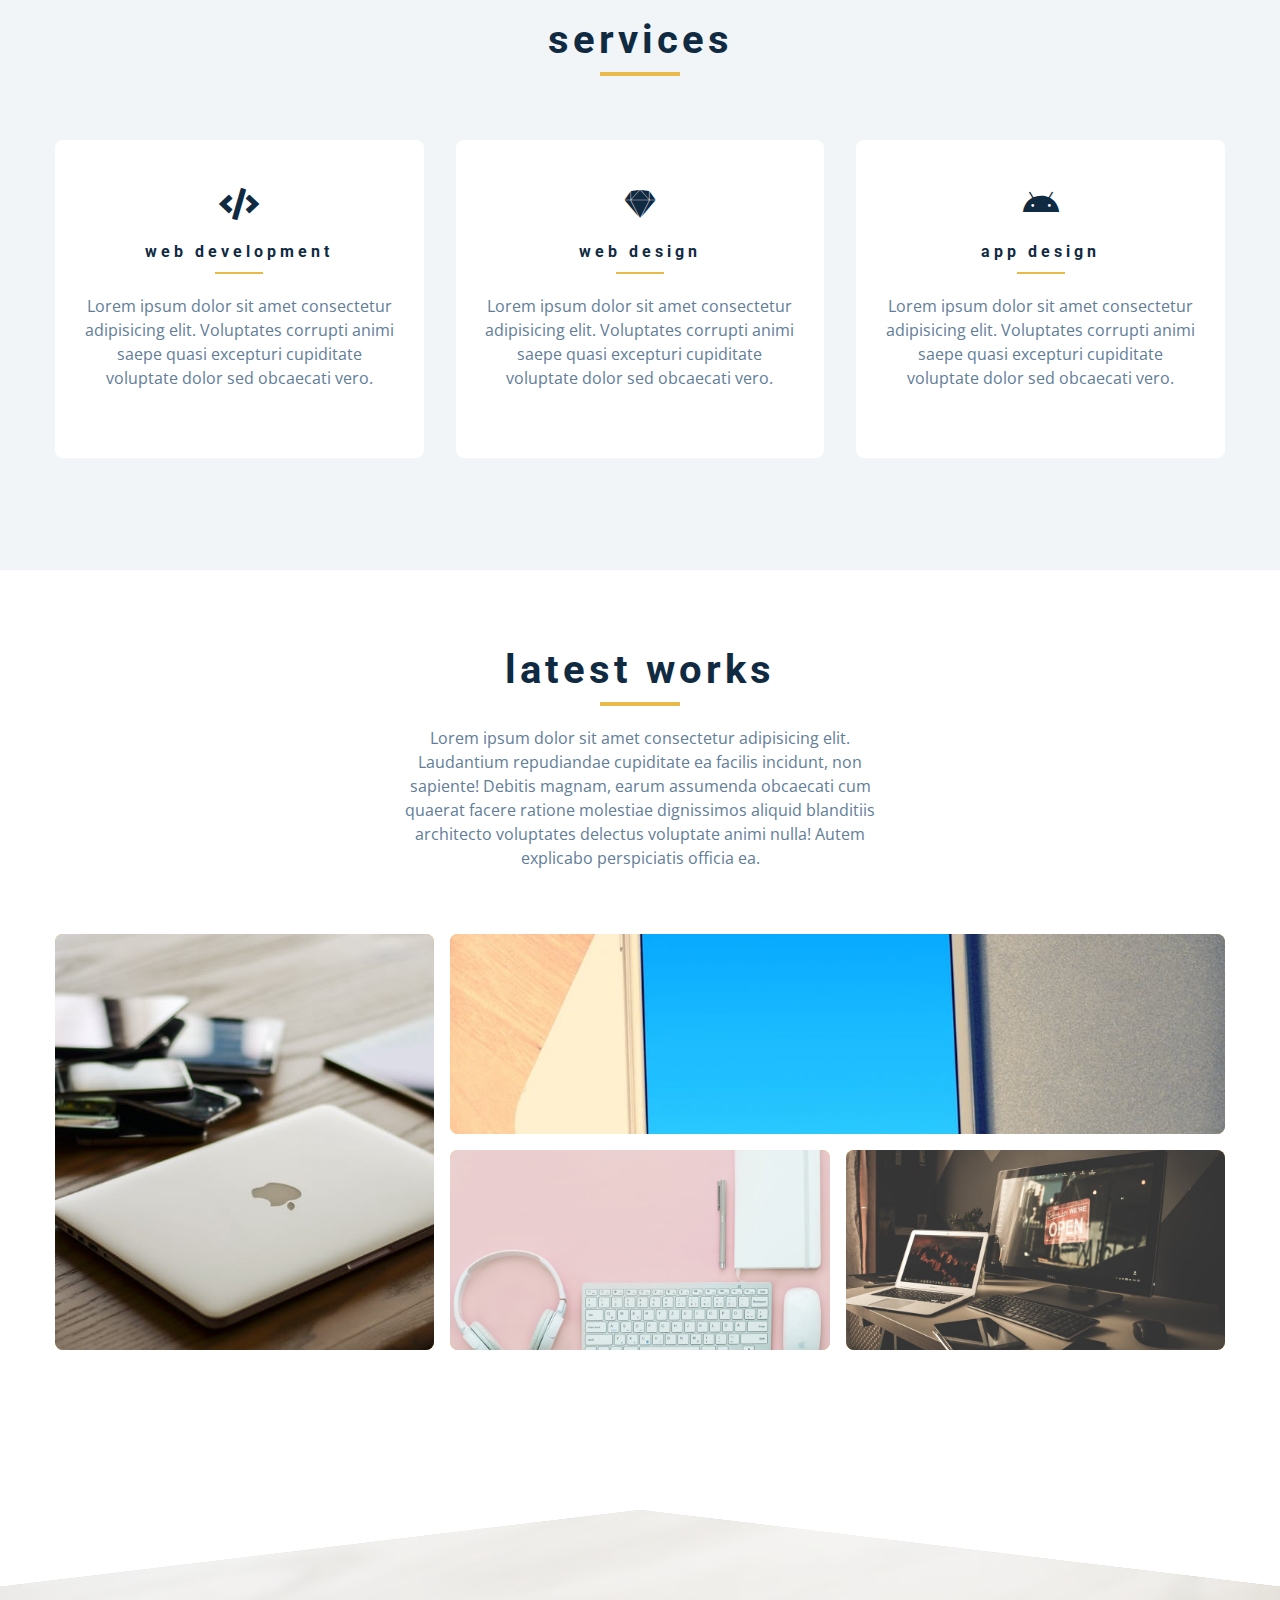
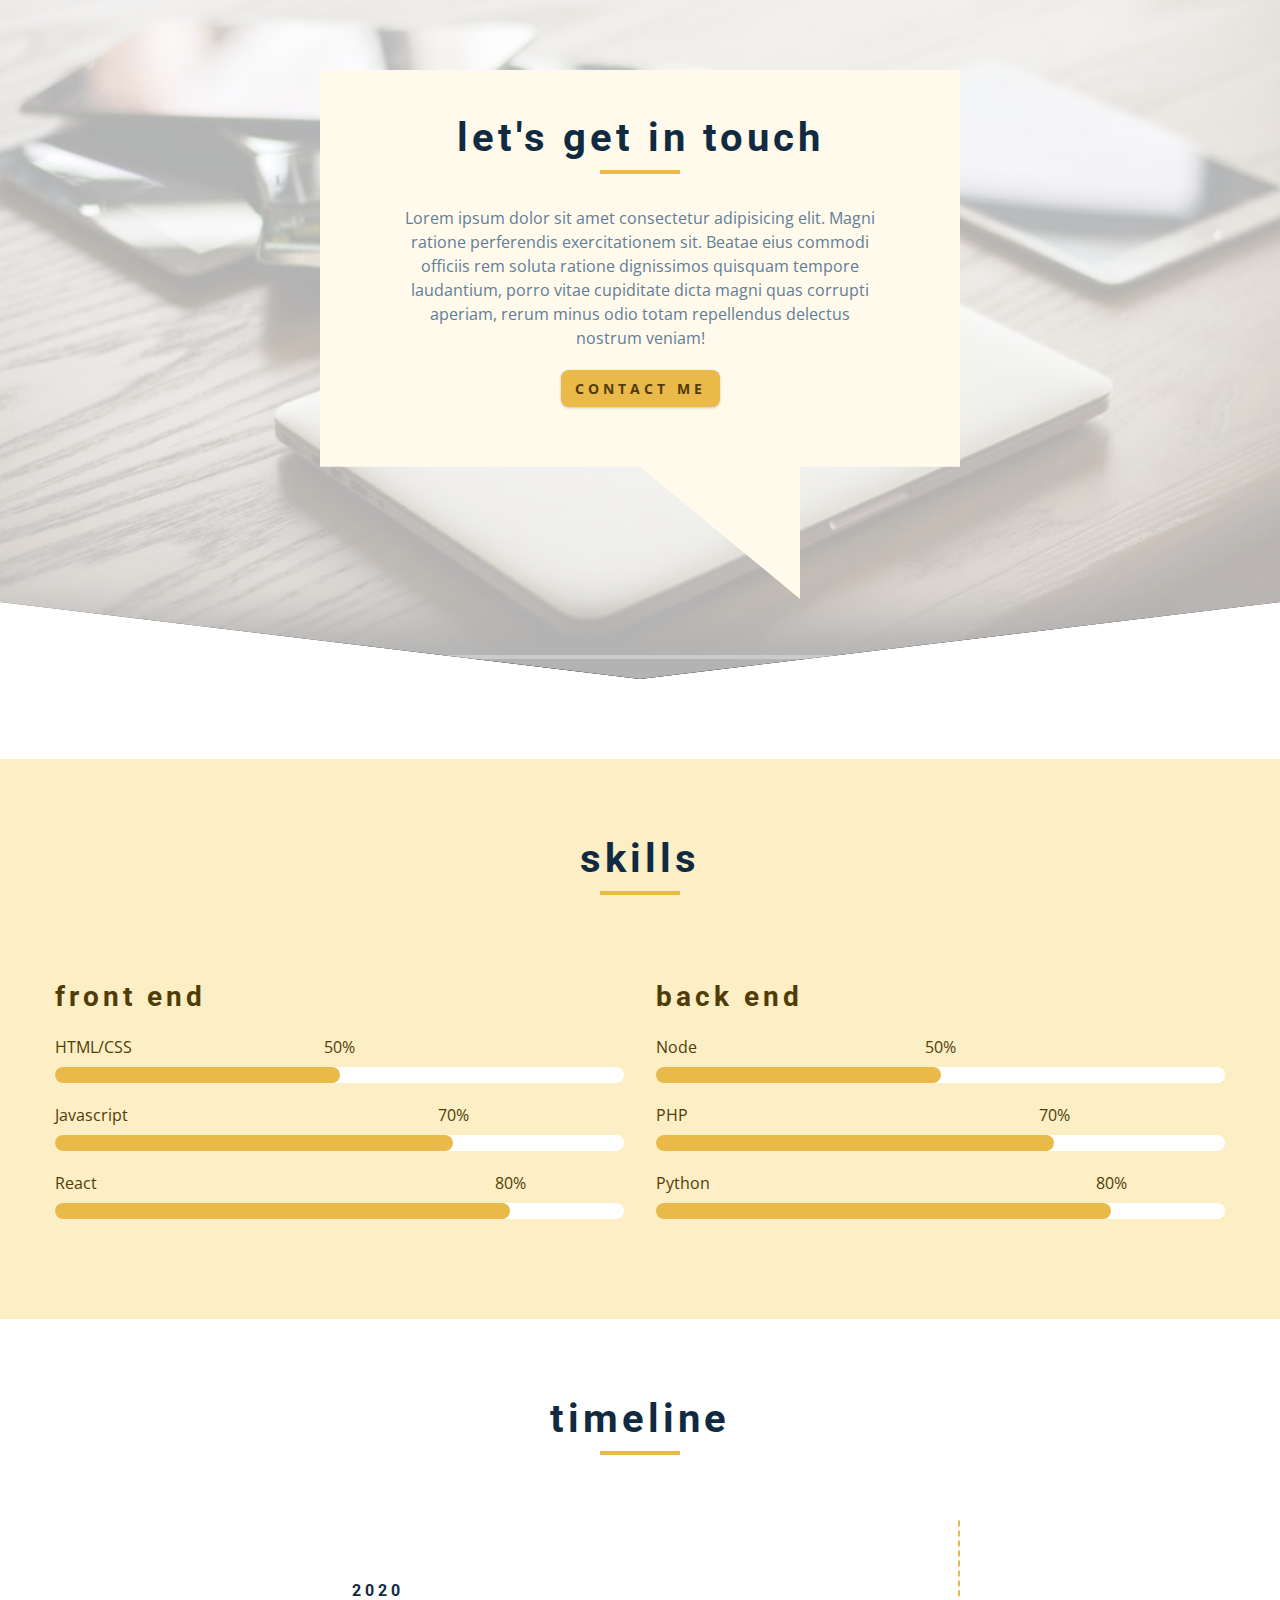
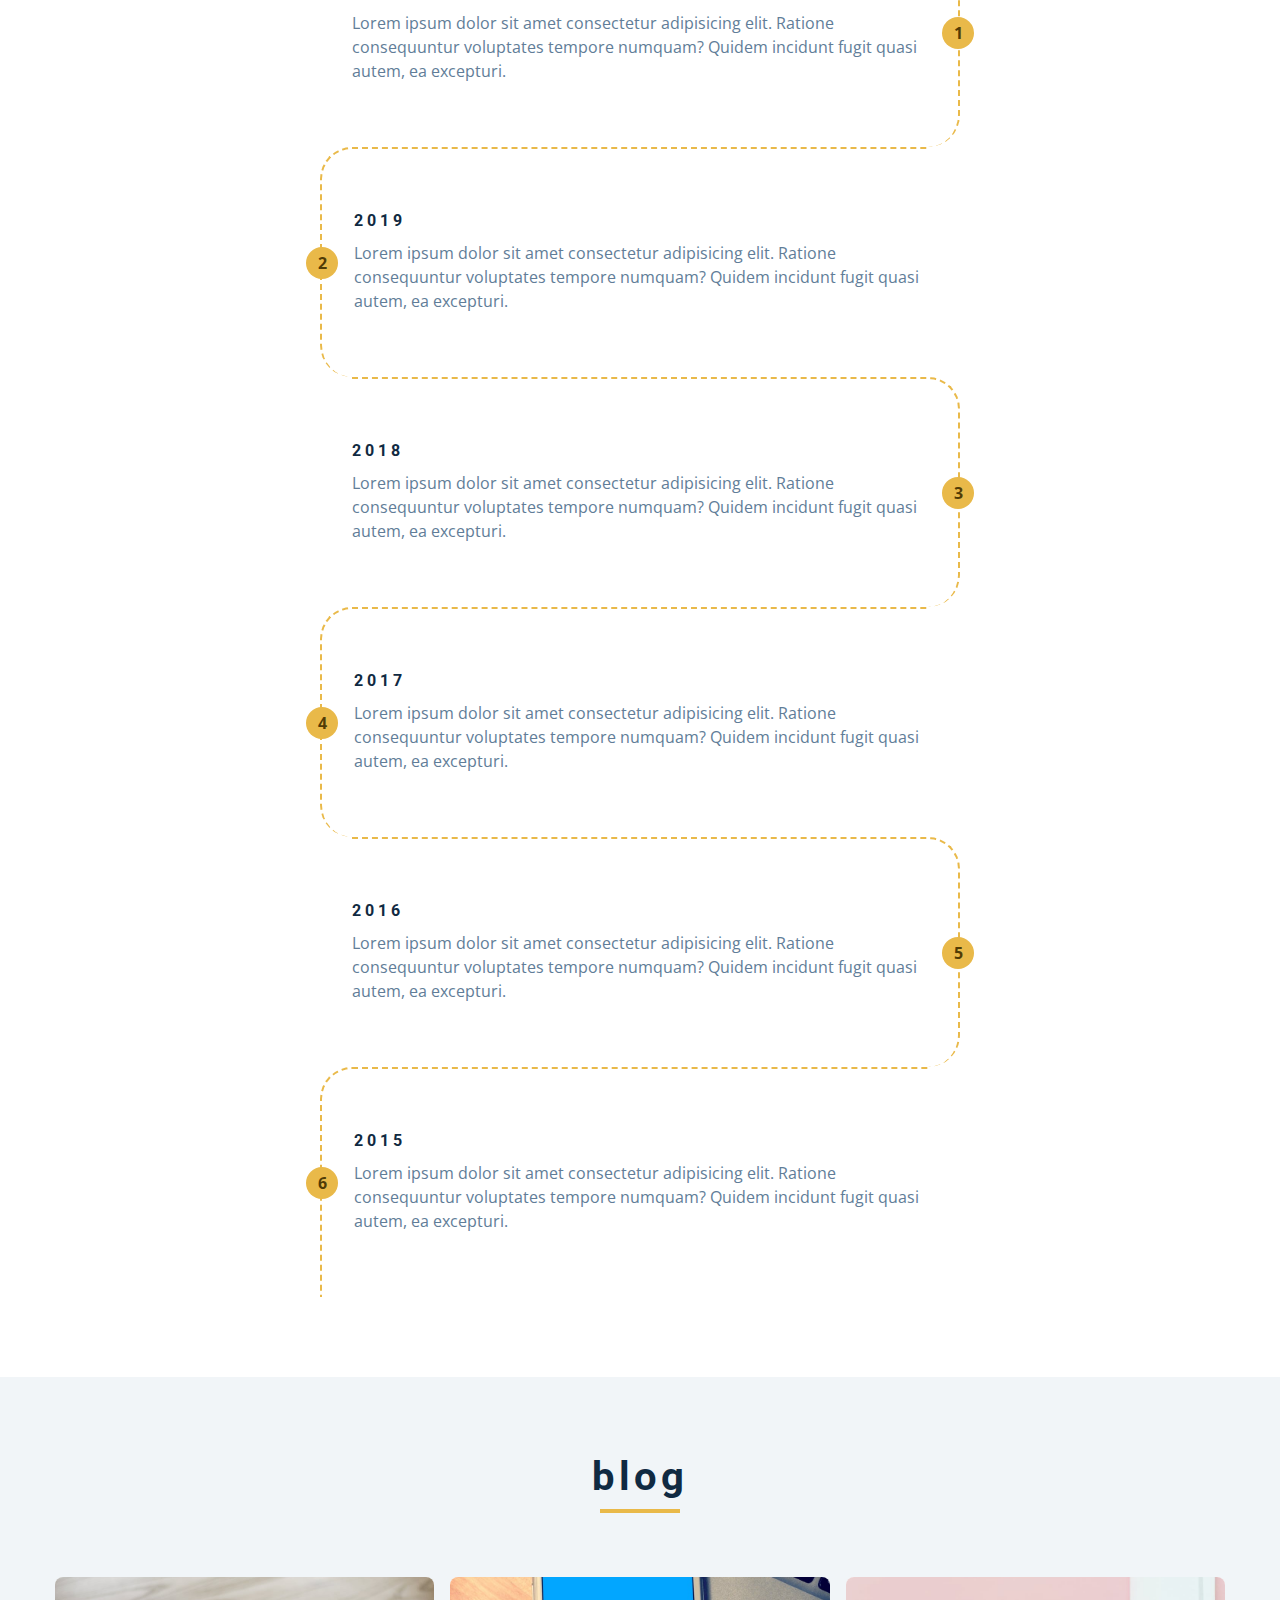
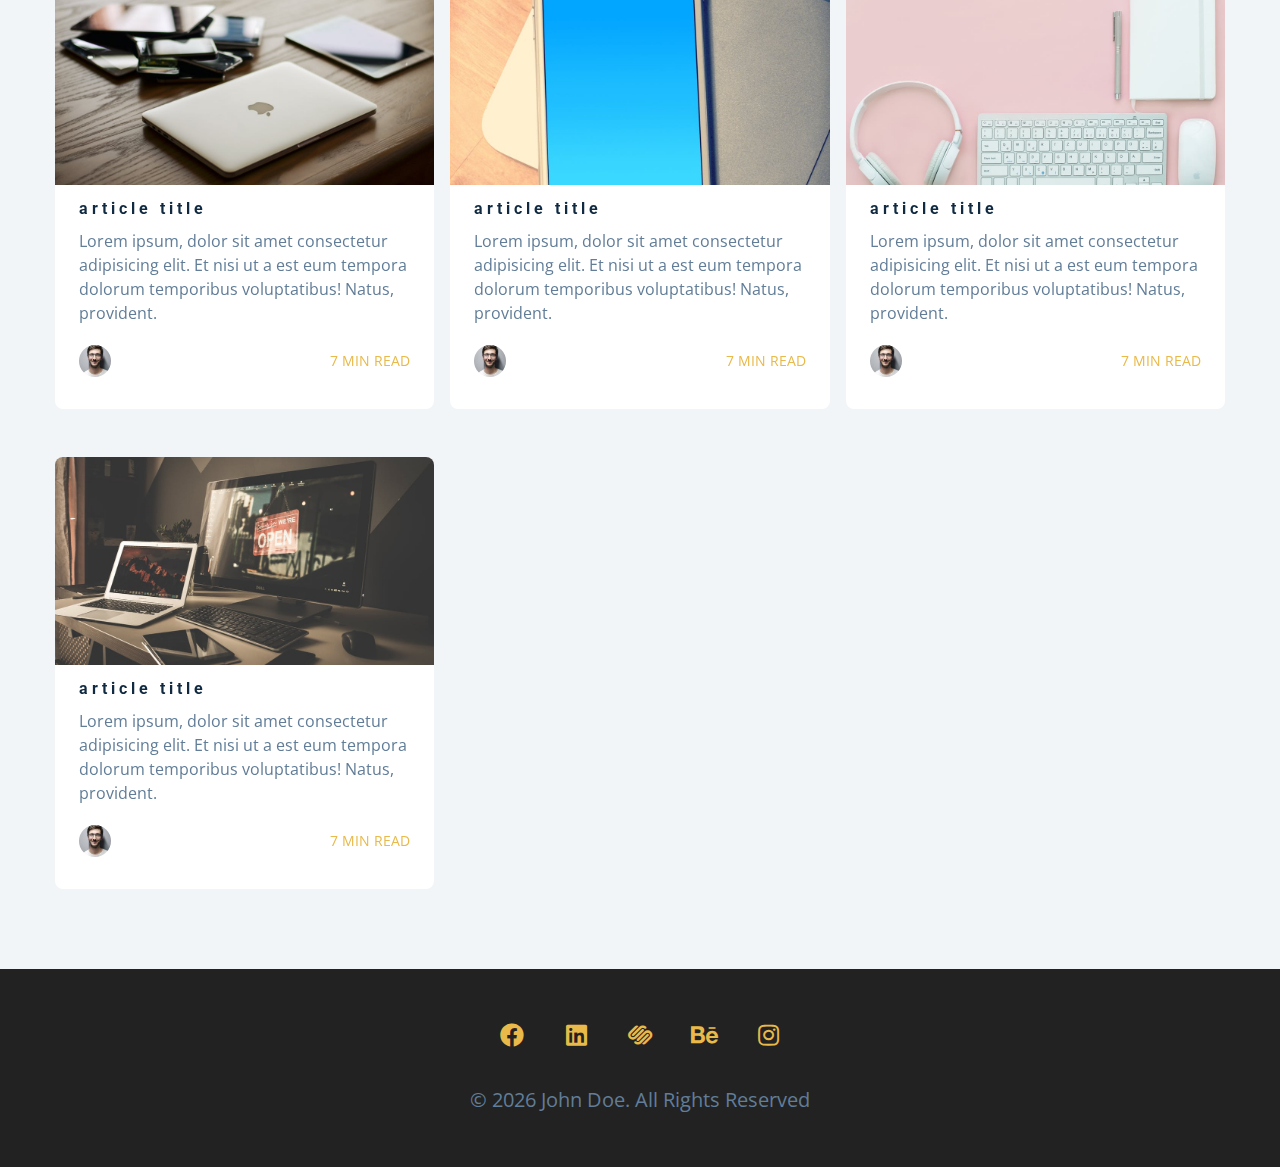
==== commit 89581935: "Merge d72c9b88bbeed305a1d466317ec9e4c0986209d8 into f1bdb0999e3a163e195d4571fb769df317e60523" ====
--- a/index.html
+++ b/index.html
@@ -49,16 +49,16 @@
         <!-- nav-links -->
         <ul class="sidebar-links">
           <li>
-            <a href="index.html">Inicio</a>
-          </li>
-          <li>
-            <a href="about.html">Sobre nosotros</a>
-          </li>
-          <li>
-            <a href="services.html">Servicios</a>
-          </li>
-          <li>
-            <a href="contact.html">Contacto</a>
+            <a href="index.html">CACACACACA</a>
+          </li>
+          <li>
+            <a href="about.html">about</a>
+          </li>
+          <li>
+            <a href="projects.html">projects</a>
+          </li>
+          <li>
+            <a href="contact.html">contact</a>
           </li>
         </ul>
         <!-- social icons -->
@@ -66,6 +66,11 @@
           <li>
             <a href="https://www.twitter.com" class="social-icon">
               <i class="fab fa-facebook"></i>
+            </a>
+          </li>
+          <li>
+            <a href="https://www.twitter.com" class="social-icon">
+              <i class="fab fa-linkedin"></i>
             </a>
           </li>
           <li>
@@ -92,9 +97,9 @@
       <div class="section-center hero-center">
         <article class="hero-info">
           <div class="underline"></div>
-          <h1>La Herreria de Mario</h1>
-          <h4>Sueldo hasta abajo del agua</h4>
-          <a href="contact.html" class="btn hero-btn">Conocenos!</a>
+          <h1>i'm john</h1>
+          <h4>freelance web & mobile UI/UX Designer</h4>
+          <a href="contact.html" class="btn hero-btn">hire me</a>
           <!-- social icons -->
           <ul class="social-icons hero-icons">
             <li>
--- a/css/styles.css
+++ b/css/styles.css
@@ -83,7 +83,6 @@
 h3,
 h4 {
   letter-spacing: var(--spacing);
-  text-transform: capitalize;
   line-height: 1.25;
   margin-bottom: 0.75rem;
   font-family: var(--ff-primary);
